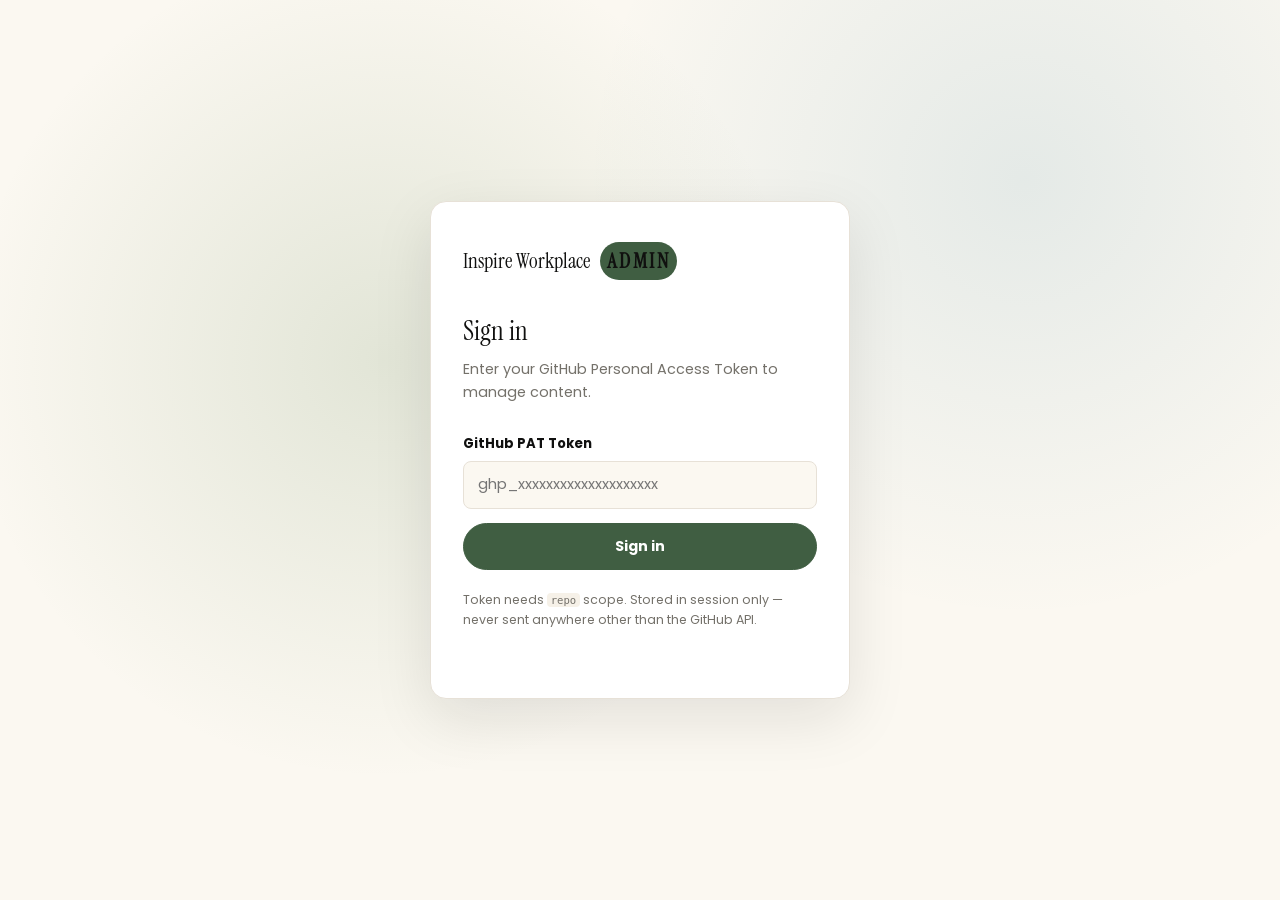
==== admin.html @ 88788d9f "Change font to Poppins, fix image sizes and event card mobile layout - All HTML pages: swap Inter → " ====
<!doctype html>
<html lang="en">
<head>
  <meta charset="utf-8">
  <meta name="viewport" content="width=device-width, initial-scale=1, viewport-fit=cover">
  <title>Admin · Inspire Workplace</title>
  <link rel="icon" type="image/jpeg" href="content/WhatsApp%20Image%202026-05-15%20at%2012.59.04.jpeg">
  <link rel="preconnect" href="https://fonts.googleapis.com">
  <link rel="preconnect" href="https://fonts.gstatic.com" crossorigin>
  <link href="https://fonts.googleapis.com/css2?family=Instrument+Serif:ital@0;1&family=Poppins:wght@300;400;500;600;700;800&display=swap" rel="stylesheet">
  <style>
    :root {
      --ink:#10100f;--body:#3b3a36;--muted:#74716a;--line:#e7e1d7;
      --paper:#f6f1e8;--cream:#fbf8f1;--olive:#405e42;--olive2:#6f8f5f;
      --orange:#ef5a24;--red:#c0392b;--blue:#1f6d8f;--white:#fff;
      --r:8px;--shadow:0 4px 20px rgba(16,16,15,.08);
    }
    *{box-sizing:border-box;margin:0;padding:0}
    html{scroll-behavior:smooth}
    body{font-family:'Poppins',system-ui,sans-serif;background:var(--cream);color:var(--body);line-height:1.6;-webkit-font-smoothing:antialiased}
    h1,h2,h3{font-family:"Instrument Serif",Georgia,serif;font-weight:400;color:var(--ink)}
    a{color:inherit;text-decoration:none}
    img{display:block;max-width:100%}
    code{font-family:monospace;background:var(--paper);padding:.1em .35em;border-radius:4px;font-size:.85em}

    /* ── Login ── */
    #login-screen{min-height:100svh;display:flex;align-items:center;justify-content:center;
      background:radial-gradient(circle at 30% 40%,rgba(111,143,95,.18),transparent 40%),
                 radial-gradient(circle at 80% 20%,rgba(31,109,143,.1),transparent 35%),var(--cream)}
    .login-box{width:min(420px,calc(100% - 32px));padding:2.5rem 2rem;background:var(--white);
      border:1px solid var(--line);border-radius:16px;box-shadow:0 20px 60px rgba(16,16,15,.10)}
    .login-brand{display:flex;align-items:center;gap:.6rem;margin-bottom:1.8rem}
    .login-brand span{font-family:"Instrument Serif",Georgia,serif;font-size:1.3rem;color:var(--ink)}
    .badge{font-family:'Poppins',sans-serif;font-size:.62rem;font-weight:800;letter-spacing:.12em;
      text-transform:uppercase;background:var(--olive);color:var(--white);padding:.15rem .45rem;border-radius:999px}
    .login-box h1{font-size:1.7rem;margin-bottom:.4rem}
    .login-box>p{color:var(--muted);font-size:.9rem;margin-bottom:1.8rem}
    #login-error{margin-top:.9rem;padding:.7rem .9rem;background:#fff0ee;border:1px solid #ffd0c8;
      border-radius:var(--r);color:var(--red);font-size:.85rem;display:none}

    /* ── Fields ── */
    .field{display:grid;gap:.4rem;margin-bottom:.85rem}
    .field label,.field>span{font-size:.82rem;font-weight:700;color:var(--ink)}
    .field input,.field select,.field textarea{width:100%;border:1px solid var(--line);border-radius:var(--r);
      background:var(--cream);color:var(--ink);font:inherit;font-size:.92rem;padding:.72rem .9rem;
      transition:border-color .2s,outline .2s}
    .field input:focus,.field select:focus,.field textarea:focus{outline:2px solid var(--olive);outline-offset:1px;border-color:var(--olive)}
    .field textarea{min-height:90px;resize:vertical}
    .field-row{display:grid;grid-template-columns:1fr 1fr;gap:.9rem}
    .field-row.trio{grid-template-columns:1fr 1fr 1fr}
    @media(max-width:540px){.field-row,.field-row.trio{grid-template-columns:1fr}}

    /* ── Buttons ── */
    .btn{display:inline-flex;align-items:center;gap:.45rem;padding:.72rem 1.2rem;border-radius:999px;
      border:1px solid transparent;font:inherit;font-size:.88rem;font-weight:700;cursor:pointer;
      transition:transform .2s,box-shadow .2s,background .2s,border-color .2s}
    .btn:hover{transform:translateY(-1px);box-shadow:0 4px 14px rgba(16,16,15,.12)}
    .btn:active{transform:none;box-shadow:none}
    .btn-olive{background:var(--olive);color:var(--white);border-color:var(--olive);width:100%;justify-content:center}
    .btn-dark{background:var(--ink);color:var(--white)}
    .btn-outline{background:transparent;border-color:var(--line);color:var(--ink)}
    .btn-outline:hover{border-color:var(--olive);color:var(--olive)}
    .btn-red{background:var(--red);color:var(--white);border-color:var(--red)}
    .btn-ghost{background:transparent;border-color:transparent;color:var(--muted);padding:.4rem .6rem}
    .btn-ghost:hover{color:var(--ink);background:var(--paper)}
    .btn-sm{padding:.38rem .8rem;font-size:.8rem}
    .btn-xs{padding:.25rem .6rem;font-size:.75rem}

    /* ── App shell ── */
    #app{display:none;min-height:100svh}
    .topbar{position:sticky;top:0;z-index:50;height:62px;display:flex;align-items:center;
      justify-content:space-between;gap:1rem;padding:0 1.5rem;
      background:rgba(251,248,241,.92);border-bottom:1px solid var(--line);backdrop-filter:blur(18px)}
    .topbar-brand{display:flex;align-items:center;gap:.6rem}
    .topbar-brand span{font-family:"Instrument Serif",Georgia,serif;font-size:1.2rem;color:var(--ink)}
    .topbar-user{display:flex;align-items:center;gap:.8rem;color:var(--muted);font-size:.84rem}
    .topbar-user strong{color:var(--ink)}

    .app-body{display:flex;min-height:calc(100svh - 62px)}
    .sidebar{width:220px;flex-shrink:0;padding:1rem;border-right:1px solid var(--line);background:var(--white);
      display:flex;flex-direction:column;gap:.2rem;overflow-y:auto}
    .sidebar-label{font-size:.66rem;font-weight:800;letter-spacing:.14em;text-transform:uppercase;
      color:var(--muted);padding:.6rem .65rem .2rem}
    .nav-item{display:flex;align-items:center;gap:.6rem;padding:.55rem .8rem;border-radius:var(--r);
      font-size:.875rem;font-weight:500;color:var(--muted);cursor:pointer;transition:background .15s,color .15s}
    .nav-item:hover{background:var(--paper);color:var(--ink)}
    .nav-item.active{background:var(--olive);color:var(--white);font-weight:700}
    .nav-item .icon{font-size:.95rem;width:18px;text-align:center}

    .main-content{flex:1;padding:2rem;overflow-y:auto;max-width:900px}
    .page{display:none}
    .page.active{display:block}

    /* ── Page header ── */
    .page-header{display:flex;align-items:flex-start;justify-content:space-between;gap:1rem;margin-bottom:1.8rem;flex-wrap:wrap}
    .page-header h2{font-size:2rem}
    .page-header p{color:var(--muted);font-size:.9rem;margin-top:.25rem}

    /* ── Section cards ── */
    .section-card{background:var(--white);border:1px solid var(--line);border-radius:var(--r);margin-bottom:1rem;overflow:hidden}
    .section-card-header{display:flex;align-items:center;justify-content:space-between;padding:.9rem 1.1rem;
      cursor:pointer;user-select:none;gap:1rem}
    .section-card-header:hover{background:var(--paper)}
    .section-card-title{display:flex;align-items:center;gap:.65rem;font-size:.95rem;font-weight:700;color:var(--ink)}
    .section-card-title .icon{font-size:1.05rem}
    .section-card-chevron{color:var(--muted);font-size:.8rem;transition:transform .25s}
    .section-card.open .section-card-chevron{transform:rotate(180deg)}
    .section-card-body{display:none;padding:1.1rem;border-top:1px solid var(--line)}
    .section-card.open .section-card-body{display:block}

    /* ── List editor ── */
    .list-editor{display:grid;gap:.6rem;margin-bottom:.8rem}
    .list-item-row{display:flex;align-items:center;gap:.6rem;padding:.65rem .9rem;
      background:var(--paper);border:1px solid var(--line);border-radius:var(--r)}
    .list-item-row .item-label{flex:1;font-size:.88rem;color:var(--ink);overflow:hidden;
      text-overflow:ellipsis;white-space:nowrap}
    .list-item-row .item-actions{display:flex;gap:.35rem;flex-shrink:0}
    .list-add-row{margin-top:.3rem}

    /* ── Item modal (for list editing) ── */
    .modal-overlay{position:fixed;inset:0;background:rgba(16,16,15,.45);z-index:100;
      display:flex;align-items:center;justify-content:center;padding:1rem;
      opacity:0;pointer-events:none;transition:opacity .25s}
    .modal-overlay.open{opacity:1;pointer-events:all}
    .modal{background:var(--white);border-radius:14px;width:min(660px,100%);max-height:90svh;
      overflow-y:auto;box-shadow:0 24px 72px rgba(16,16,15,.18);
      transform:translateY(20px) scale(.98);transition:transform .25s cubic-bezier(.22,1,.36,1)}
    .modal-overlay.open .modal{transform:none}
    .modal-header{position:sticky;top:0;background:var(--white);border-bottom:1px solid var(--line);
      padding:1rem 1.4rem;display:flex;align-items:center;justify-content:space-between;gap:1rem;z-index:1}
    .modal-header h3{font-size:1.2rem}
    .modal-close{background:none;border:none;font-size:1.4rem;cursor:pointer;color:var(--muted);
      line-height:1;padding:.2rem .4rem;border-radius:4px}
    .modal-close:hover{color:var(--ink);background:var(--paper)}
    .modal-body{padding:1.4rem}
    .modal-footer{padding:1rem 1.4rem;border-top:1px solid var(--line);display:flex;gap:.75rem;justify-content:flex-end}

    /* ── Image picker ── */
    .img-picker-wrap{border:1px solid var(--line);border-radius:var(--r);background:var(--paper);
      padding:.6rem;max-height:220px;overflow-y:auto;display:grid;
      grid-template-columns:repeat(auto-fill,minmax(90px,1fr));gap:.4rem}
    .img-pick-item{position:relative;cursor:pointer;border-radius:6px;overflow:hidden;
      border:2px solid transparent;transition:border-color .15s;aspect-ratio:4/3}
    .img-pick-item img{width:100%;height:100%;object-fit:cover}
    .img-pick-item:hover{border-color:var(--olive2)}
    .img-pick-item.selected{border-color:var(--olive);box-shadow:0 0 0 2px var(--olive)}
    .img-pick-item .check{position:absolute;inset:0;background:rgba(64,94,66,.5);display:flex;
      align-items:center;justify-content:center;opacity:0;font-size:1.3rem;color:var(--white);transition:opacity .15s}
    .img-pick-item.selected .check{opacity:1}
    .img-preview-box{width:100%;aspect-ratio:16/9;border-radius:var(--r);object-fit:cover;
      border:1px solid var(--line);background:var(--paper);display:none;margin-bottom:.5rem}
    .img-preview-box.visible{display:block}

    /* ── Items grid for Images page ── */
    .images-grid{display:grid;grid-template-columns:repeat(auto-fill,minmax(140px,1fr));gap:.75rem}
    .img-tile{border-radius:var(--r);overflow:hidden;border:1px solid var(--line);background:var(--white);
      position:relative;aspect-ratio:4/3}
    .img-tile img{width:100%;height:100%;object-fit:cover}
    .img-tile-overlay{position:absolute;inset:0;background:rgba(16,16,15,.55);opacity:0;display:flex;
      flex-direction:column;align-items:center;justify-content:center;gap:.4rem;transition:opacity .2s}
    .img-tile:hover .img-tile-overlay{opacity:1}
    .img-tile-name{position:absolute;bottom:0;inset-inline:0;background:rgba(16,16,15,.6);color:var(--white);
      font-size:.65rem;padding:.25rem .4rem;white-space:nowrap;overflow:hidden;text-overflow:ellipsis}

    /* ── Blogs / Events list ── */
    .items-grid{display:grid;gap:.85rem}
    .item-card{background:var(--white);border:1px solid var(--line);border-radius:var(--r);padding:1rem 1.2rem;
      display:grid;grid-template-columns:auto 1fr auto;gap:1rem;align-items:center;transition:box-shadow .2s}
    .item-card:hover{box-shadow:var(--shadow)}
    .item-thumb{width:68px;height:52px;border-radius:6px;object-fit:cover;background:var(--line);flex-shrink:0}
    .item-thumb-placeholder{width:68px;height:52px;border-radius:6px;background:var(--paper);
      border:1px dashed var(--line);display:flex;align-items:center;justify-content:center;
      color:var(--muted);font-size:1.2rem}
    .item-info h3{font-family:'Poppins',sans-serif;font-size:.92rem;font-weight:700;color:var(--ink);margin-bottom:.2rem}
    .item-meta{font-size:.78rem;color:var(--muted)}
    .item-actions{display:flex;gap:.4rem;flex-shrink:0}

    /* ── Settings ── */
    .settings-card{background:var(--white);border:1px solid var(--line);border-radius:var(--r);
      padding:1.4rem;margin-bottom:1rem}
    .settings-card h3{font-size:1.1rem;margin-bottom:.3rem}
    .settings-card>p{color:var(--muted);font-size:.88rem;margin-bottom:1rem}
    .info-box{padding:.8rem 1rem;background:rgba(64,94,66,.07);border:1px solid rgba(64,94,66,.2);
      border-radius:var(--r);color:var(--ink);font-size:.84rem;line-height:1.55}
    .info-box a{color:var(--olive);font-weight:700}

    /* ── Empty / status ── */
    .empty-state{text-align:center;padding:3rem 1rem;color:var(--muted)}
    .empty-state .icon{font-size:2.5rem;margin-bottom:.75rem}
    .empty-state p{font-size:.9rem}
    .status-bar{padding:.65rem 1rem;border-radius:var(--r);font-size:.85rem;font-weight:600;margin-bottom:1rem;display:none}
    .status-bar.info{background:rgba(31,109,143,.1);color:var(--blue);border:1px solid rgba(31,109,143,.2)}
    .status-bar.success{background:rgba(64,94,66,.1);color:var(--olive);border:1px solid rgba(64,94,66,.2)}
    .status-bar.error{background:#fff0ee;color:var(--red);border:1px solid #ffd0c8}
    .status-bar.show{display:block}

    /* ── Toast ── */
    #toast{position:fixed;bottom:1.5rem;right:1.5rem;z-index:999;padding:.75rem 1.1rem;border-radius:var(--r);
      font-size:.88rem;font-weight:700;color:var(--white);background:var(--ink);
      box-shadow:0 8px 24px rgba(16,16,15,.18);transform:translateY(10px);opacity:0;
      transition:opacity .25s,transform .25s;pointer-events:none;max-width:320px}
    #toast.show{opacity:1;transform:none}
    #toast.success{background:var(--olive)}
    #toast.error{background:var(--red)}

    /* ── Spinner ── */
    .spinner{width:16px;height:16px;border:2px solid rgba(255,255,255,.3);border-top-color:var(--white);
      border-radius:50%;animation:spin .7s linear infinite;display:none}
    @keyframes spin{to{transform:rotate(360deg)}}

    /* ── Confirm ── */
    #confirm-overlay{position:fixed;inset:0;background:rgba(16,16,15,.45);z-index:200;
      display:flex;align-items:center;justify-content:center;padding:1rem;
      opacity:0;pointer-events:none;transition:opacity .2s}
    #confirm-overlay.open{opacity:1;pointer-events:all}
    .confirm-box{background:var(--white);border-radius:14px;padding:1.8rem 1.6rem;width:min(360px,100%);
      box-shadow:0 20px 60px rgba(16,16,15,.18);transform:scale(.96);transition:transform .2s cubic-bezier(.22,1,.36,1)}
    #confirm-overlay.open .confirm-box{transform:none}
    .confirm-box h3{font-size:1.2rem;margin-bottom:.5rem}
    .confirm-box p{color:var(--muted);font-size:.9rem;margin-bottom:1.4rem}
    .confirm-actions{display:flex;gap:.6rem;justify-content:flex-end}

    @media(max-width:720px){
      .sidebar{display:none}.topbar{padding:0 1rem}.main-content{padding:1rem}
      .item-card{grid-template-columns:1fr auto}
      .item-thumb,.item-thumb-placeholder{display:none}
    }
  </style>
</head>
<body>

<!-- ═══════ LOGIN ═══════ -->
<div id="login-screen">
  <div class="login-box">
    <div class="login-brand"><span>Inspire Workplace</span><span class="badge">Admin</span></div>
    <h1>Sign in</h1>
    <p>Enter your GitHub Personal Access Token to manage content.</p>
    <form id="login-form">
      <div class="field">
        <label for="pat-input">GitHub PAT Token</label>
        <input type="password" id="pat-input" placeholder="ghp_xxxxxxxxxxxxxxxxxxxx" autocomplete="current-password" required>
      </div>
      <button class="btn btn-olive" type="submit" id="login-btn">
        <span id="login-btn-text">Sign in</span>
        <span class="spinner" id="login-spinner"></span>
      </button>
      <div id="login-error"></div>
    </form>
    <p style="margin-top:1.2rem;font-size:.78rem;color:var(--muted)">Token needs <code>repo</code> scope. Stored in session only — never sent anywhere other than the GitHub API.</p>
  </div>
</div>

<!-- ═══════ APP ═══════ -->
<div id="app">
  <header class="topbar">
    <div class="topbar-brand"><span>Inspire Workplace</span><span class="badge">Admin</span></div>
    <div class="topbar-user">
      Signed in as <strong id="gh-user">—</strong>
      <button class="btn btn-outline btn-sm" id="logout-btn">Sign out</button>
    </div>
  </header>

  <div class="app-body">
    <nav class="sidebar">
      <span class="sidebar-label">Content</span>
      <div class="nav-item active" data-page="blogs"><span class="icon">📝</span> Blogs</div>
      <div class="nav-item" data-page="events"><span class="icon">📅</span> Events</div>
      <span class="sidebar-label">Pages</span>
      <div class="nav-item" data-page="page-home"><span class="icon">🏠</span> Home</div>
      <div class="nav-item" data-page="page-spaces"><span class="icon">🏢</span> Spaces</div>
      <div class="nav-item" data-page="page-about"><span class="icon">ℹ️</span> About</div>
      <div class="nav-item" data-page="page-events"><span class="icon">🎪</span> Events page</div>
      <div class="nav-item" data-page="page-blog"><span class="icon">📰</span> Journal</div>
      <div class="nav-item" data-page="page-contact"><span class="icon">📞</span> Contact</div>
      <span class="sidebar-label">Assets</span>
      <div class="nav-item" data-page="images"><span class="icon">🖼️</span> Images</div>
      <span class="sidebar-label">Config</span>
      <div class="nav-item" data-page="page-seo"><span class="icon">🔍</span> SEO</div>
      <div class="nav-item" data-page="page-sitemap"><span class="icon">🗺️</span> Sitemap</div>
      <div class="nav-item" data-page="page-robots"><span class="icon">🤖</span> Robots.txt</div>
      <div class="nav-item" data-page="settings"><span class="icon">⚙️</span> Settings</div>
    </nav>

    <main class="main-content">
      <!-- BLOGS -->
      <section class="page active" id="page-blogs">
        <div class="page-header">
          <div><h2>Blogs</h2><p>Journal posts shown on the website.</p></div>
          <button class="btn btn-dark" id="add-blog-btn">+ Add post</button>
        </div>
        <div class="items-grid" id="blog-list"></div>
      </section>

      <!-- EVENTS DATA -->
      <section class="page" id="page-events">
        <div class="page-header">
          <div><h2>Events</h2><p>Upcoming events shown on the events page.</p></div>
          <button class="btn btn-dark" id="add-event-btn">+ Add event</button>
        </div>
        <div class="items-grid" id="event-list"></div>
      </section>

      <!-- PAGE EDITORS (generated by JS) -->
      <section class="page" id="page-page-home">
        <div class="page-header">
          <div><h2>Home page</h2><p>Edit text, headings, lists and CTAs on the home page.</p></div>
          <button class="btn btn-dark" id="save-home-btn"><span>Save Home</span><span class="spinner" id="save-home-sp"></span></button>
        </div>
        <div id="editor-home"></div>
      </section>

      <section class="page" id="page-page-spaces">
        <div class="page-header">
          <div><h2>Spaces page</h2><p>Edit space cards, pricing, amenities and CTAs.</p></div>
          <button class="btn btn-dark" id="save-spaces-btn"><span>Save Spaces</span><span class="spinner" id="save-spaces-sp"></span></button>
        </div>
        <div id="editor-spaces"></div>
      </section>

      <section class="page" id="page-page-about">
        <div class="page-header">
          <div><h2>About page</h2><p>Edit the story, values and gallery section text.</p></div>
          <button class="btn btn-dark" id="save-about-btn"><span>Save About</span><span class="spinner" id="save-about-sp"></span></button>
        </div>
        <div id="editor-about"></div>
      </section>

      <section class="page" id="page-page-events">
        <div class="page-header">
          <div><h2>Events page</h2><p>Edit the events page header, venue cards and CTAs.</p></div>
          <button class="btn btn-dark" id="save-evpage-btn"><span>Save Events page</span><span class="spinner" id="save-evpage-sp"></span></button>
        </div>
        <div id="editor-events"></div>
      </section>

      <section class="page" id="page-page-blog">
        <div class="page-header">
          <div><h2>Journal page</h2><p>Edit the Journal page header and CTA. Blog posts are managed in Blogs.</p></div>
          <button class="btn btn-dark" id="save-blog-btn"><span>Save Journal</span><span class="spinner" id="save-blog-sp"></span></button>
        </div>
        <div id="editor-blog"></div>
      </section>

      <section class="page" id="page-page-contact">
        <div class="page-header">
          <div><h2>Contact page</h2><p>Edit contact details, heading and location section.</p></div>
          <button class="btn btn-dark" id="save-contact-btn"><span>Save Contact</span><span class="spinner" id="save-contact-sp"></span></button>
        </div>
        <div id="editor-contact"></div>
      </section>

      <!-- SEO -->
      <section class="page" id="page-page-seo">
        <div class="page-header">
          <div><h2>SEO Settings</h2><p>Manage meta tags, og tags and keywords for all pages.</p></div>
          <button class="btn btn-dark" id="save-seo-btn"><span>Save SEO</span><span class="spinner" id="save-seo-sp"></span></button>
        </div>
        <div id="editor-seo" style="display:flex;flex-direction:column;gap:1rem;margin-bottom:1rem"></div>
      </section>

      <!-- SITEMAP -->
      <section class="page" id="page-page-sitemap">
        <div class="page-header">
          <div><h2>Sitemap</h2><p>Manage URLs, priority and update frequency for search engine indexing.</p></div>
          <button class="btn btn-dark" id="save-sitemap-btn"><span>Generate & Save Sitemap</span><span class="spinner" id="save-sitemap-sp"></span></button>
        </div>
        <div class="section-card open" id="sc-sitemap">
          <div class="section-card-header" onclick="toggleSection('sc-sitemap')"><div class="section-card-title"><span class="icon">⚙️</span>Sitemap Settings</div><span class="section-card-chevron">▼</span></div>
          <div class="section-card-body">
            <div class="field"><label>Base URL</label><input type="text" id="sitemap-base-url" placeholder="https://inspireworkplace.com"></div>
          </div>
        </div>
        <div id="sitemap-editor" style="margin-top:1rem"></div>
      </section>

      <!-- ROBOTS.TXT -->
      <section class="page" id="page-page-robots">
        <div class="page-header">
          <div><h2>Robots.txt</h2><p>Control search engine crawler access to your site.</p></div>
          <button class="btn btn-dark" id="load-robots-btn"><span>Load / Refresh</span><span class="spinner" id="load-robots-sp"></span></button>
          <button class="btn btn-dark" id="save-robots-btn" style="margin-left:.5rem"><span>Save robots.txt</span><span class="spinner" id="save-robots-sp"></span></button>
        </div>
        <div class="section-card open">
          <div class="section-card-body">
            <div class="field"><label>robots.txt content</label><textarea id="robots-content" style="min-height:300px;font-family:monospace;font-size:.85rem" placeholder="User-agent: *&#10;Disallow: /admin&#10;Sitemap: https://inspireworkplace.com/sitemap.xml"></textarea></div>
          </div>
        </div>
      </section>

      <!-- IMAGES -->
      <section class="page" id="page-images">
        <div class="page-header">
          <div><h2>Images</h2><p>Upload or delete images in the content folder.</p></div>
          <label class="btn btn-dark" style="cursor:pointer">+ Upload<input type="file" id="upload-input" accept="image/*" multiple style="display:none"></label>
        </div>
        <div class="images-grid" id="images-grid"></div>
      </section>

      <!-- SETTINGS -->
      <section class="page" id="page-settings">
        <div class="page-header"><div><h2>Settings</h2><p>Email and form configuration.</p></div></div>
        <div id="settings-status" class="status-bar"></div>

        <div class="settings-card">
          <h3>Contact form email (Web3Forms)</h3>
          <p>The contact form sends enquiries to your email via Web3Forms. Free, no backend needed.</p>
          <div class="info-box" style="margin-bottom:1rem">
            <strong>Setup:</strong> Go to <a href="https://web3forms.com" target="_blank">web3forms.com</a>, click <em>Get your Access Key</em>, enter <code>ayushgupta79@gmail.com</code>, and paste the key below.
          </div>
          <div class="field"><label>Web3Forms Access Key</label><input type="text" id="s-w3f-key" placeholder="xxxxxxxx-xxxx-xxxx-xxxx-xxxxxxxxxxxx"></div>
          <div class="field"><label>Contact email (display only)</label><input type="email" id="s-contact-email" placeholder="ayushgupta79@gmail.com"></div>
          <div class="field"><label>Email subject line</label><input type="text" id="s-form-subject" placeholder="New Tour Booking — Inspire Workplace"></div>
        </div>

        <div class="settings-card">
          <h3>Google Search Console</h3>
          <p>Add your Google site verification code to enable Search Console monitoring.</p>
          <div class="field"><label>Google Site Verification Code</label><input type="text" id="s-google-verification" placeholder="google1234567890abcdef.html"></div>
        </div>

        <div class="settings-card">
          <h3>LocalBusiness Schema Markup</h3>
          <p>Configure your business information for search engine rich snippets.</p>
          <div class="field"><label>Business Name</label><input type="text" id="s-schema-name" placeholder="Inspire Workplace"></div>
          <div class="field"><label>Description</label><textarea id="s-schema-desc" placeholder="Premium coworking space..."></textarea></div>
          <div class="field"><label>Telephone</label><input type="tel" id="s-schema-phone" placeholder="+917899830610"></div>
          <div class="field"><label>Email</label><input type="email" id="s-schema-email" placeholder="admin@inspireworkplace.com"></div>
          <div class="field"><label>Street Address</label><input type="text" id="s-schema-street" placeholder="Outer Ring Road, Marathahalli"></div>
          <div class="field"><label>City</label><input type="text" id="s-schema-city" placeholder="Bengaluru"></div>
          <div class="field"><label>Region/State</label><input type="text" id="s-schema-region" placeholder="Karnataka"></div>
          <div class="field"><label>Postal Code</label><input type="text" id="s-schema-postal" placeholder="560037"></div>
          <div class="field"><label>Price Range</label><input type="text" id="s-schema-price" placeholder="₹₹" help="How many currency symbols?"></div>
          <div class="field"><label>Website URL</label><input type="url" id="s-schema-url" placeholder="https://inspireworkplace.com/"></div>
          <div class="field"><label>Logo/Image URL</label><input type="text" id="s-schema-image" placeholder="content/image.jpg"></div>
          <div class="field"><label>Opening Hours (e.g. Mo-Sa 08:00-20:00)</label><input type="text" id="s-schema-hours" placeholder="Mo-Sa 08:00-20:00"></div>
        </div>

        <button class="btn btn-dark" id="save-settings-btn" style="margin-top:1rem"><span>Save all settings</span><span class="spinner" id="save-settings-sp"></span></button>
      </section>
    </main>
  </div>
</div>

<!-- ═══════ BLOG MODAL ═══════ -->
<div class="modal-overlay" id="blog-modal-overlay">
  <div class="modal">
    <div class="modal-header">
      <h3 id="blog-modal-title">Add blog</h3>
      <button class="modal-close" data-close="blog-modal-overlay">✕</button>
    </div>
    <div class="modal-body">
      <div class="field-row">
        <div class="field"><label>Title *</label><input id="blog-title" placeholder="Post title" required></div>
        <div class="field"><label>Category</label><input id="blog-category" placeholder="Productivity…"></div>
      </div>
      <div class="field"><label>Excerpt *</label><textarea id="blog-excerpt" placeholder="Short description…"></textarea></div>
      <div class="field-row">
        <div class="field"><label>Date</label><input type="date" id="blog-date"></div>
        <div class="field"><label>Read time</label><input id="blog-readtime" placeholder="5 min read"></div>
      </div>
      <div class="field"><label>Post URL</label><input id="blog-url" placeholder="/blog/my-post or #"></div>
      <div class="field"><label>Image alt text</label><input id="blog-imagealt" placeholder="Descriptive alt text"></div>
      <div class="field">
        <label>Image</label>
        <img id="blog-img-preview" class="img-preview-box" alt="">
        <input type="hidden" id="blog-image-path">
        <div style="display:flex;gap:.5rem;margin-top:.4rem;flex-wrap:wrap">
          <button class="btn btn-outline btn-sm" type="button" id="blog-pick-btn">📂 Library</button>
          <label class="btn btn-outline btn-sm" style="cursor:pointer">⬆ Upload<input type="file" id="blog-upload-img" accept="image/*" style="display:none"></label>
        </div>
        <div id="blog-img-picker" style="display:none;margin-top:.5rem"><div class="img-picker-wrap" id="blog-picker-grid"></div></div>
      </div>
      <div class="field"><label>Blog Content *</label><textarea id="blog-content" placeholder="Full blog post content (supports markdown or plain text)…" style="min-height:200px"></textarea></div>
    </div>
    <div class="modal-footer">
      <button class="btn btn-outline" data-close="blog-modal-overlay">Cancel</button>
      <button class="btn btn-dark" id="save-blog-post-btn"><span id="save-blog-post-txt">Save post</span><span class="spinner" id="save-blog-post-sp"></span></button>
    </div>
  </div>
</div>

<!-- ═══════ EVENT MODAL ═══════ -->
<div class="modal-overlay" id="event-modal-overlay">
  <div class="modal">
    <div class="modal-header">
      <h3 id="event-modal-title">Add event</h3>
      <button class="modal-close" data-close="event-modal-overlay">✕</button>
    </div>
    <div class="modal-body" style="max-height:70vh;overflow-y:auto">
      <div class="field"><label>Title *</label><input id="event-title" placeholder="Event title" required></div>
      <div class="field-row">
        <div class="field"><label>Date</label><input type="date" id="event-date"></div>
        <div class="field"><label>Time</label><input id="event-time" placeholder="10:00 AM or Full day"></div>
      </div>
      <div class="field"><label>Short Description *</label><textarea id="event-description" placeholder="Brief summary (shown in event list)" style="min-height:60px"></textarea></div>
      <div class="field"><label>Long Description</label><textarea id="event-long-description" placeholder="Detailed description (shown in popup)" style="min-height:80px"></textarea></div>
      <div class="field"><label>Image</label>
        <div style="display:flex;gap:0.5rem;align-items:center">
          <img id="event-img-preview" class="img-preview-box" style="width:80px;height:80px;object-fit:cover;border-radius:4px" alt="">
          <button class="btn btn-outline btn-sm" id="event-pick-btn" style="cursor:pointer">📁 Pick image</button>
          <button class="btn btn-outline btn-sm" id="event-upload-img-label" style="cursor:pointer">⬆ Upload</button>
          <input type="file" id="event-upload-img" accept="image/*" style="display:none">
        </div>
        <input id="event-image-path" placeholder="../content/image.jpg" style="margin-top:0.5rem">
        <input id="event-imagealt" placeholder="Image alt text" style="margin-top:0.5rem">
      </div>
      <div class="field-row">
        <div class="field"><label>Price</label><input id="event-price" placeholder="Free or ₹499"></div>
        <div class="field"><label>Price note</label><input id="event-pricenote" placeholder="per person…"></div>
      </div>
      <div class="field"><label>Agenda (one item per line)</label><textarea id="event-agenda" placeholder="10:00 AM - 10:30 AM: Welcome&#10;10:30 AM - 11:30 AM: Main session" style="min-height:80px;font-family:monospace"></textarea></div>
      <div class="field"><label>Speakers (one per line)</label><textarea id="event-speakers" placeholder="John Doe, Event Organizer&#10;Jane Smith, Expert" style="min-height:60px;font-family:monospace"></textarea></div>
      <div class="field"><label>Registration Info</label><textarea id="event-registration" placeholder="Ticket pricing, prerequisites, catering info, etc." style="min-height:60px"></textarea></div>
      <div class="field-row">
        <div class="field"><label>CTA Button Label</label><input id="event-cta" placeholder="Register now"></div>
        <div class="field"><label>CTA Button URL</label><input id="event-url" placeholder="https://forms.google.com/... or contact.html"></div>
      </div>
      <div class="field"><label>Contact Email</label><input id="event-contact-email" placeholder="events@inspireworkplace.com" type="email"></div>
    </div>
    <div class="modal-footer">
      <button class="btn btn-outline" data-close="event-modal-overlay">Cancel</button>
      <button class="btn btn-dark" id="save-event-post-btn"><span id="save-event-post-txt">Save event</span><span class="spinner" id="save-event-post-sp"></span></button>
    </div>
  </div>
</div>

<!-- ═══════ LIST ITEM MODAL ═══════ -->
<div class="modal-overlay" id="item-modal-overlay">
  <div class="modal">
    <div class="modal-header">
      <h3 id="item-modal-title">Edit item</h3>
      <button class="modal-close" data-close="item-modal-overlay">✕</button>
    </div>
    <div class="modal-body" id="item-modal-body"></div>
    <div class="modal-footer">
      <button class="btn btn-outline" data-close="item-modal-overlay">Cancel</button>
      <button class="btn btn-dark" id="save-item-btn">Save</button>
    </div>
  </div>
</div>

<div class="modal-overlay" id="image-modal-overlay">
  <div class="modal">
    <div class="modal-header">
      <h3>Select Image</h3>
      <button class="modal-close" data-close="image-modal-overlay">✕</button>
    </div>
    <div class="modal-body">
      <div class="img-picker-wrap" id="section-picker-grid"></div>
    </div>
  </div>
</div>

<!-- ═══════ CONFIRM ═══════ -->
<div id="confirm-overlay">
  <div class="confirm-box">
    <h3 id="confirm-title">Are you sure?</h3>
    <p id="confirm-message">This cannot be undone.</p>
    <div class="confirm-actions">
      <button class="btn btn-outline btn-sm" id="confirm-cancel">Cancel</button>
      <button class="btn btn-red btn-sm" id="confirm-ok">Delete</button>
    </div>
  </div>
</div>

<div id="toast"></div>

<script>
// ── Config ───────────────────────────────────────────────────────
const OWNER = "AyushGupta97", REPO = "InspireWorkplace", BRANCH = "main";
const BLOGS_PATH = "data/blogs.json", EVENTS_PATH = "data/events.json", CONTENT_PATH = "data/content.json";
const CONTENT_DIR = "content";

// ── State ────────────────────────────────────────────────────────
let token = "", ghUser = "";
let blogs = [], events = [], repoImages = [], contentData = {};
let blogSha = "", eventSha = "", contentSha = "";
let editingBlogIdx = -1, editingEventIdx = -1;
let itemModalCallback = null;

// ── GitHub helpers ────────────────────────────────────────────────
const gh = (path, opts = {}) => fetch(`https://api.github.com${path}`, {
  ...opts,
  headers: { Authorization: `token ${token}`, Accept: "application/vnd.github+json",
    "X-GitHub-Api-Version": "2022-11-28", ...(opts.headers || {}) }
});

const b64ToUtf8 = (b64) => {
  const bytes = atob(b64.replace(/\n/g, ""));
  return new TextDecoder().decode(Uint8Array.from(bytes, c => c.charCodeAt(0)));
};

const ghGet = async (filePath) => {
  const r = await gh(`/repos/${OWNER}/${REPO}/contents/${filePath}?ref=${BRANCH}`);
  if (!r.ok) throw new Error(`Cannot load ${filePath} (${r.status})`);
  const d = await r.json();
  return { content: JSON.parse(b64ToUtf8(d.content)), sha: d.sha };
};

const ghGetRaw = async (filePath) => {
  const r = await gh(`/repos/${OWNER}/${REPO}/contents/${filePath}?ref=${BRANCH}`);
  if (!r.ok) throw new Error(`Cannot load ${filePath} (${r.status})`);
  const d = await r.json();
  return { content: b64ToUtf8(d.content), sha: d.sha };
};

const ghPut = async (filePath, content, sha, message) => {
  const r = await gh(`/repos/${OWNER}/${REPO}/contents/${filePath}`, {
    method: "PUT", headers: { "Content-Type": "application/json" },
    body: JSON.stringify({ message, branch: BRANCH, sha,
      content: btoa(unescape(encodeURIComponent(JSON.stringify(content, null, 2)))) })
  });
  if (!r.ok) { const e = await r.json().catch(() => ({})); throw new Error(e.message || `Save failed (${r.status})`); }
  return (await r.json()).content.sha;
};

const ghPutRaw = async (filePath, textContent, sha, message) => {
  const r = await gh(`/repos/${OWNER}/${REPO}/contents/${filePath}`, {
    method: "PUT", headers: { "Content-Type": "application/json" },
    body: JSON.stringify({ message, branch: BRANCH, sha,
      content: btoa(unescape(encodeURIComponent(textContent))) })
  });
  if (!r.ok) { const e = await r.json().catch(() => ({})); throw new Error(e.message || `Save failed (${r.status})`); }
  return (await r.json()).content.sha;
};

const ghUpload = async (filePath, b64, message) => {
  let sha;
  try { const x = await gh(`/repos/${OWNER}/${REPO}/contents/${filePath}?ref=${BRANCH}`);
    if (x.ok) sha = (await x.json()).sha; } catch (_) {}
  const r = await gh(`/repos/${OWNER}/${REPO}/contents/${filePath}`, {
    method: "PUT", headers: { "Content-Type": "application/json" },
    body: JSON.stringify({ message, branch: BRANCH, content: b64, ...(sha ? { sha } : {}) })
  });
  if (!r.ok) { const e = await r.json().catch(() => ({})); throw new Error(e.message || `Upload failed`); }
  return await r.json();
};

const ghDelete = async (filePath, sha, message) => {
  const r = await gh(`/repos/${OWNER}/${REPO}/contents/${filePath}`, {
    method: "DELETE", headers: { "Content-Type": "application/json" },
    body: JSON.stringify({ message, sha, branch: BRANCH })
  });
  if (!r.ok) { const e = await r.json().catch(() => ({})); throw new Error(e.message || `Delete failed`); }
};

const ghListDir = async (dir) => {
  const r = await gh(`/repos/${OWNER}/${REPO}/contents/${dir}?ref=${BRANCH}`);
  if (!r.ok) return [];
  return r.json();
};

// ── Toast / confirm ───────────────────────────────────────────────
let _toastTimer;
const toast = (msg, type = "success") => {
  const el = document.getElementById("toast");
  el.textContent = msg; el.className = `show ${type}`;
  clearTimeout(_toastTimer); _toastTimer = setTimeout(() => el.className = "", 3200);
};

const confirmDialog = (title, msg) => new Promise(resolve => {
  const ov = document.getElementById("confirm-overlay");
  document.getElementById("confirm-title").textContent = title;
  document.getElementById("confirm-message").textContent = msg;
  ov.classList.add("open");
  const ok = document.getElementById("confirm-ok"), cancel = document.getElementById("confirm-cancel");
  const cleanup = v => { ov.classList.remove("open"); ok.onclick = null; cancel.onclick = null; resolve(v); };
  ok.onclick = () => cleanup(true); cancel.onclick = () => cleanup(false);
});

// ── Modal helpers ─────────────────────────────────────────────────
const openModal = id => document.getElementById(id).classList.add("open");
const closeModal = id => document.getElementById(id).classList.remove("open");
document.querySelectorAll("[data-close]").forEach(b => b.addEventListener("click", () => closeModal(b.dataset.close)));
document.querySelectorAll(".modal-overlay").forEach(ov => ov.addEventListener("click", e => { if (e.target === ov) closeModal(ov.id); }));

// ── Spinner helpers ────────────────────────────────────────────────
const setBusy = (spanId, spId, busy) => {
  const s = document.getElementById(spanId), sp = document.getElementById(spId);
  if (s) s.style.opacity = busy ? "0" : "1";
  if (sp) sp.style.display = busy ? "inline-block" : "none";
};

// ── Nav routing ────────────────────────────────────────────────────
document.querySelectorAll(".nav-item[data-page]").forEach(item => {
  item.addEventListener("click", () => {
    document.querySelectorAll(".nav-item").forEach(n => n.classList.remove("active"));
    document.querySelectorAll(".page").forEach(p => p.classList.remove("active"));
    item.classList.add("active");
    const pg = document.getElementById(`page-${item.dataset.page}`);
    if (pg) pg.classList.add("active");
    if (item.dataset.page === "images") loadImages();
    if (item.dataset.page === "settings") fillSettings();
    if (item.dataset.page === "page-robots") autoLoadRobots();
    if (item.dataset.page === "page-sitemap") {
      const sc = document.getElementById("sc-sitemap");
      if (sc && !sc.classList.contains("open")) sc.classList.add("open");
    }
  });
});

// ── Login ─────────────────────────────────────────────────────────
document.getElementById("login-form").addEventListener("submit", async e => {
  e.preventDefault();
  const errEl = document.getElementById("login-error"); errEl.style.display = "none";
  setBusy("login-btn-text", "login-spinner", true);
  const pat = document.getElementById("pat-input").value.trim();
  try {
    const u = await fetch("https://api.github.com/user", { headers: { Authorization: `token ${pat}`, Accept: "application/vnd.github+json" } });
    if (!u.ok) throw new Error("Invalid token.");
    const user = await u.json();
    const rr = await fetch(`https://api.github.com/repos/${OWNER}/${REPO}`, { headers: { Authorization: `token ${pat}`, Accept: "application/vnd.github+json" } });
    if (!rr.ok) throw new Error("Token does not have access to this repository.");
    token = pat; ghUser = user.login;
    sessionStorage.setItem("admin_pat", pat); sessionStorage.setItem("admin_user", ghUser);
    await initApp();
  } catch (err) {
    errEl.textContent = err.message; errEl.style.display = "block";
  } finally { setBusy("login-btn-text", "login-spinner", false); }
});

document.getElementById("logout-btn").addEventListener("click", () => {
  sessionStorage.removeItem("admin_pat"); sessionStorage.removeItem("admin_user");
  token = ""; ghUser = "";
  document.getElementById("app").style.display = "none";
  document.getElementById("login-screen").style.display = "flex";
});

// ── Init ──────────────────────────────────────────────────────────
const initApp = async () => {
  document.getElementById("login-screen").style.display = "none";
  document.getElementById("app").style.display = "block";
  document.getElementById("gh-user").textContent = ghUser;
  await Promise.all([loadBlogs(), loadEvents(), loadContent()]);
};

// ── Escape helper ─────────────────────────────────────────────────
const esc = s => String(s ?? "").replace(/&/g,"&amp;").replace(/</g,"&lt;").replace(/>/g,"&gt;").replace(/"/g,"&quot;");

// ═══════════════════════════════════════════════════════════════════
// BLOGS
// ═══════════════════════════════════════════════════════════════════
const loadBlogs = async () => {
  try { const { content, sha } = await ghGet(BLOGS_PATH); blogs = content; blogSha = sha; renderBlogList(); }
  catch (e) { document.getElementById("blog-list").innerHTML = `<div class="empty-state"><p>⚠️ ${e.message}</p></div>`; }
};

const renderBlogList = () => {
  const el = document.getElementById("blog-list");
  if (!blogs.length) { el.innerHTML = `<div class="empty-state"><div class="icon">📝</div><p>No blog posts yet.</p></div>`; return; }
  el.innerHTML = blogs.map((b, i) => {
    const imgSrc = b.image ? b.image.replace("../content/", `https://raw.githubusercontent.com/${OWNER}/${REPO}/${BRANCH}/content/`) : "";
    return `<div class="item-card">
      ${imgSrc ? `<img class="item-thumb" src="${esc(imgSrc)}" loading="lazy">` : `<div class="item-thumb-placeholder">🖼️</div>`}
      <div class="item-info"><h3>${esc(b.title)}</h3><div class="item-meta">${esc([b.category, b.date, b.readTime].filter(Boolean).join(" · "))}</div></div>
      <div class="item-actions"><button class="btn btn-outline btn-sm" onclick="openBlogEdit(${i})">Edit</button><button class="btn btn-red btn-sm" onclick="deleteBlog(${i})">Delete</button></div>
    </div>`;
  }).join("");
};

window.openBlogEdit = i => {
  editingBlogIdx = i; const b = blogs[i];
  document.getElementById("blog-modal-title").textContent = "Edit blog";
  ["blog-title","blog-category","blog-excerpt","blog-date","blog-readtime","blog-url","blog-imagealt"].forEach(id => {
    const key = id.replace("blog-", "").replace("readtime","readTime").replace("imagealt","imageAlt");
    document.getElementById(id).value = b[key] || b[key.toLowerCase()] || "";
  });
  document.getElementById("blog-date").value = b.date || "";
  document.getElementById("blog-readtime").value = b.readTime || "";
  document.getElementById("blog-imagealt").value = b.imageAlt || "";
  document.getElementById("blog-content").value = b.content || "";
  document.getElementById("blog-image-path").value = b.image || "";
  const prev = document.getElementById("blog-img-preview");
  if (b.image) { prev.src = b.image.replace("../content/", `https://raw.githubusercontent.com/${OWNER}/${REPO}/${BRANCH}/content/`); prev.classList.add("visible"); }
  else prev.classList.remove("visible");
  document.getElementById("blog-img-picker").style.display = "none";
  openModal("blog-modal-overlay");
};

document.getElementById("add-blog-btn").addEventListener("click", () => {
  editingBlogIdx = -1;
  document.getElementById("blog-modal-title").textContent = "Add blog";
  ["blog-title","blog-category","blog-excerpt","blog-date","blog-readtime","blog-url","blog-imagealt","blog-image-path","blog-content"].forEach(id => document.getElementById(id).value = "");
  document.getElementById("blog-img-preview").classList.remove("visible");
  document.getElementById("blog-img-picker").style.display = "none";
  openModal("blog-modal-overlay");
});

document.getElementById("save-blog-post-btn").addEventListener("click", async () => {
  const title = document.getElementById("blog-title").value.trim();
  const excerpt = document.getElementById("blog-excerpt").value.trim();
  const content = document.getElementById("blog-content").value.trim();
  if (!title || !excerpt) { toast("Title and excerpt are required.", "error"); return; }
  const entry = {
    title, category: document.getElementById("blog-category").value.trim() || undefined,
    excerpt, content, image: document.getElementById("blog-image-path").value.trim() || undefined,
    imageAlt: document.getElementById("blog-imagealt").value.trim() || undefined,
    date: document.getElementById("blog-date").value || undefined,
    readTime: document.getElementById("blog-readtime").value.trim() || undefined,
    url: document.getElementById("blog-url").value.trim() || "#",
  };
  Object.keys(entry).forEach(k => entry[k] === undefined && delete entry[k]);
  setBusy("save-blog-post-txt", "save-blog-post-sp", true);
  try {
    editingBlogIdx === -1 ? blogs.unshift(entry) : (blogs[editingBlogIdx] = entry);
    blogSha = await ghPut(BLOGS_PATH, blogs, blogSha, `${editingBlogIdx === -1 ? "Add" : "Update"} blog: ${title}`);
    closeModal("blog-modal-overlay"); renderBlogList();
    toast(editingBlogIdx === -1 ? "Post added." : "Post updated.");
  } catch (e) { toast(e.message, "error"); }
  finally { setBusy("save-blog-post-txt", "save-blog-post-sp", false); }
});

window.deleteBlog = async i => {
  if (!await confirmDialog("Delete post?", `"${blogs[i].title}" will be permanently removed.`)) return;
  try { blogs.splice(i, 1); blogSha = await ghPut(BLOGS_PATH, blogs, blogSha, `Delete blog #${i}`); renderBlogList(); toast("Post deleted."); }
  catch (e) { toast(e.message, "error"); await loadBlogs(); }
};

// Blog image pick
document.getElementById("blog-pick-btn").addEventListener("click", async () => {
  const panel = document.getElementById("blog-img-picker");
  if (panel.style.display !== "none") { panel.style.display = "none"; return; }
  panel.style.display = "block";
  const grid = document.getElementById("blog-picker-grid");
  grid.innerHTML = `<div style="padding:.5rem;font-size:.8rem;color:var(--muted)">Loading…</div>`;
  if (!repoImages.length) {
    const files = await ghListDir(CONTENT_DIR);
    repoImages = files.filter(f => /\.(jpe?g|png|gif|webp)$/i.test(f.name));
  }
  if (!repoImages.length) { grid.innerHTML = `<div style="padding:.5rem;font-size:.8rem">No images found.</div>`; return; }
  const cur = document.getElementById("blog-image-path").value;
  grid.innerHTML = repoImages.map(img => {
    const rel = `../content/${img.name}`; const sel = rel === cur ? " selected" : "";
    return `<div class="img-pick-item${sel}" data-rel="${esc(rel)}" data-url="${esc(img.download_url)}">
      <img src="${esc(img.download_url)}" loading="lazy"><div class="check">✓</div></div>`;
  }).join("");
  grid.querySelectorAll(".img-pick-item").forEach(it => it.addEventListener("click", () => {
    grid.querySelectorAll(".img-pick-item").forEach(x => x.classList.remove("selected"));
    it.classList.add("selected");
    document.getElementById("blog-image-path").value = it.dataset.rel;
    const p = document.getElementById("blog-img-preview"); p.src = it.dataset.url; p.classList.add("visible");
  }));
});

document.getElementById("blog-upload-img").addEventListener("change", async e => {
  const file = e.target.files[0]; if (!file) return;
  toast("Uploading…");
  try {
    const b64 = await fileToB64(file);
    const res = await ghUpload(`${CONTENT_DIR}/${file.name}`, b64, `Upload image: ${file.name}`);
    const rel = `../content/${file.name}`;
    document.getElementById("blog-image-path").value = rel;
    const p = document.getElementById("blog-img-preview"); p.src = res.content.download_url; p.classList.add("visible");
    repoImages = []; toast("Image uploaded.");
  } catch (e) { toast(e.message, "error"); }
  e.target.value = "";
});

// Event image upload
document.getElementById("event-upload-img").addEventListener("change", async e => {
  const file = e.target.files[0]; if (!file) return;
  toast("Uploading…");
  try {
    const b64 = await fileToB64(file);
    const res = await ghUpload(`${CONTENT_DIR}/${file.name}`, b64, `Upload image: ${file.name}`);
    const rel = `../content/${file.name}`;
    document.getElementById("event-image-path").value = rel;
    const p = document.getElementById("event-img-preview"); p.src = res.content.download_url; p.classList.add("visible");
    repoImages = []; toast("Image uploaded.");
  } catch (e) { toast(e.message, "error"); }
  e.target.value = "";
});

document.getElementById("event-upload-img-label").addEventListener("click", () => {
  document.getElementById("event-upload-img").click();
});

// Event image picker
document.getElementById("event-pick-btn").addEventListener("click", async () => {
  let panel = document.getElementById("event-img-picker");
  if (panel) { panel.style.display = panel.style.display === "none" ? "block" : "none"; return; }
  panel = document.createElement("div");
  panel.id = "event-img-picker";
  panel.style.cssText = "display:block;margin-top:.5rem;padding:.5rem;border:1px solid var(--line);border-radius:4px;max-height:200px;overflow-y:auto";
  document.getElementById("event-pick-btn").parentElement.appendChild(panel);
  if (!repoImages.length) {
    try {
      const files = await ghListDir(CONTENT_DIR);
      repoImages = files.filter(f => /\.(jpe?g|png|gif|webp)$/i.test(f.name));
    } catch (e) { toast(e.message, "error"); return; }
  }
  renderEventImageGrid(panel);
});

const renderEventImageGrid = (container) => {
  if (!repoImages.length) { container.innerHTML = "<p style='font-size:0.85rem'>No images found</p>"; return; }
  container.innerHTML = repoImages.map(img => `
    <button class="btn btn-outline btn-sm" style="margin:0.25rem;font-size:0.75rem" onclick="selectEventImage('${img.name}')">${img.name}</button>
  `).join("");
};

window.selectEventImage = (name) => {
  document.getElementById("event-image-path").value = `../content/${name}`;
  document.getElementById("event-img-preview").src = `https://raw.githubusercontent.com/${OWNER}/${REPO}/${BRANCH}/content/${name}`;
  document.getElementById("event-img-preview").classList.add("visible");
};

// ═══════════════════════════════════════════════════════════════════
// EVENTS DATA
// ═══════════════════════════════════════════════════════════════════
const loadEvents = async () => {
  try { const { content, sha } = await ghGet(EVENTS_PATH); events = content; eventSha = sha; renderEventList(); }
  catch (e) { document.getElementById("event-list").innerHTML = `<div class="empty-state"><p>⚠️ ${e.message}</p></div>`; }
};

const renderEventList = () => {
  const el = document.getElementById("event-list");
  if (!events.length) { el.innerHTML = `<div class="empty-state"><div class="icon">📅</div><p>No events yet.</p></div>`; return; }
  el.innerHTML = events.map((ev, i) => `
    <div class="item-card">
      <div class="item-thumb-placeholder">📅</div>
      <div class="item-info"><h3>${esc(ev.title)}</h3><div class="item-meta">${esc([ev.date, ev.time, ev.price].filter(Boolean).join(" · "))}</div></div>
      <div class="item-actions"><button class="btn btn-outline btn-sm" onclick="openEventEdit(${i})">Edit</button><button class="btn btn-red btn-sm" onclick="deleteEvent(${i})">Delete</button></div>
    </div>`).join("");
};

window.openEventEdit = i => {
  editingEventIdx = i; const ev = events[i];
  document.getElementById("event-modal-title").textContent = "Edit event";
  document.getElementById("event-title").value = ev.title || "";
  document.getElementById("event-date").value = ev.date || "";
  document.getElementById("event-time").value = ev.time || "";
  document.getElementById("event-description").value = ev.description || "";
  document.getElementById("event-long-description").value = ev.longDescription || "";
  document.getElementById("event-image-path").value = ev.image || "";
  document.getElementById("event-imagealt").value = ev.imageAlt || "";
  if (ev.image) {
    document.getElementById("event-img-preview").src = ev.image.replace("../content/", `https://raw.githubusercontent.com/${OWNER}/${REPO}/${BRANCH}/content/`);
    document.getElementById("event-img-preview").classList.add("visible");
  } else {
    document.getElementById("event-img-preview").classList.remove("visible");
  }
  document.getElementById("event-price").value = ev.price || "";
  document.getElementById("event-pricenote").value = ev.priceNote || "";
  document.getElementById("event-agenda").value = (Array.isArray(ev.agenda) ? ev.agenda.join("\n") : ev.agenda) || "";
  document.getElementById("event-speakers").value = (Array.isArray(ev.speakers) ? ev.speakers.join("\n") : ev.speakers) || "";
  document.getElementById("event-registration").value = ev.registrationInfo || "";
  document.getElementById("event-cta").value = ev.cta || "";
  document.getElementById("event-url").value = ev.ctaUrl || "";
  document.getElementById("event-contact-email").value = ev.contactEmail || "";
  openModal("event-modal-overlay");
};

document.getElementById("add-event-btn").addEventListener("click", () => {
  editingEventIdx = -1;
  document.getElementById("event-modal-title").textContent = "Add event";
  ["event-title","event-date","event-time","event-description","event-long-description","event-price","event-pricenote","event-cta","event-url","event-image-path","event-imagealt","event-agenda","event-speakers","event-registration","event-contact-email"].forEach(id => document.getElementById(id).value = "");
  document.getElementById("event-img-preview").classList.remove("visible");
  openModal("event-modal-overlay");
});

document.getElementById("save-event-post-btn").addEventListener("click", async () => {
  const title = document.getElementById("event-title").value.trim();
  const description = document.getElementById("event-description").value.trim();
  if (!title || !description) { toast("Title and description required.", "error"); return; }
  const agendaText = document.getElementById("event-agenda").value.trim();
  const speakersText = document.getElementById("event-speakers").value.trim();
  const entry = {
    title, date: document.getElementById("event-date").value || undefined,
    time: document.getElementById("event-time").value.trim() || undefined,
    price: document.getElementById("event-price").value.trim() || undefined,
    priceNote: document.getElementById("event-pricenote").value.trim() || undefined,
    description,
    longDescription: document.getElementById("event-long-description").value.trim() || undefined,
    image: document.getElementById("event-image-path").value.trim() || undefined,
    imageAlt: document.getElementById("event-imagealt").value.trim() || undefined,
    agenda: agendaText ? agendaText.split("\n").map(l => l.trim()).filter(Boolean) : undefined,
    speakers: speakersText ? speakersText.split("\n").map(l => l.trim()).filter(Boolean) : undefined,
    registrationInfo: document.getElementById("event-registration").value.trim() || undefined,
    cta: document.getElementById("event-cta").value.trim() || undefined,
    ctaUrl: document.getElementById("event-url").value.trim() || undefined,
    contactEmail: document.getElementById("event-contact-email").value.trim() || undefined,
  };
  Object.keys(entry).forEach(k => entry[k] === undefined && delete entry[k]);
  setBusy("save-event-post-txt", "save-event-post-sp", true);
  try {
    editingEventIdx === -1 ? events.push(entry) : (events[editingEventIdx] = entry);
    eventSha = await ghPut(EVENTS_PATH, events, eventSha, `${editingEventIdx === -1 ? "Add" : "Update"} event: ${title}`);
    closeModal("event-modal-overlay"); renderEventList();
    toast(editingEventIdx === -1 ? "Event added." : "Event updated.");
  } catch (e) { toast(e.message, "error"); }
  finally { setBusy("save-event-post-txt", "save-event-post-sp", false); }
});

window.deleteEvent = async i => {
  if (!await confirmDialog("Delete event?", `"${events[i].title}" will be removed.`)) return;
  try { events.splice(i, 1); eventSha = await ghPut(EVENTS_PATH, events, eventSha, `Delete event #${i}`); renderEventList(); toast("Event deleted."); }
  catch (e) { toast(e.message, "error"); await loadEvents(); }
};

// ═══════════════════════════════════════════════════════════════════
// CONTENT.JSON — PAGE EDITORS
// ═══════════════════════════════════════════════════════════════════
const loadContent = async () => {
  try { const { content, sha } = await ghGet(CONTENT_PATH); contentData = content; contentSha = sha; buildAllEditors(); }
  catch (e) { console.warn("content.json load failed:", e.message); }
};

const saveContent = async (pageKey, btnSpanId, btnSpId) => {
  setBusy(btnSpanId, btnSpId, true);
  try {
    contentData.revision = Math.floor(Date.now() / 1000);
    contentSha = await ghPut(CONTENT_PATH, contentData, contentSha, `Update ${pageKey} page content`);
    // Signal to pages that content was updated
    localStorage.setItem('_adminSaved', 'true');
    toast("✓ Saved! Visit the website to see changes (Ctrl+Shift+R to hard refresh).");
  } catch (e) { toast(e.message, "error"); }
  finally { setBusy(btnSpanId, btnSpId, false); }
};

// Save button wiring
const saveBtns = {
  "save-home-btn": ["home", document.getElementById("save-home-btn")?.querySelector("span"), "save-home-sp"],
  "save-spaces-btn": ["spaces", null, "save-spaces-sp"],
  "save-about-btn": ["about", null, "save-about-sp"],
  "save-evpage-btn": ["events", null, "save-evpage-sp"],
  "save-blog-btn": ["blog", null, "save-blog-sp"],
  "save-contact-btn": ["contact", null, "save-contact-sp"],
};

["save-home-btn","save-spaces-btn","save-about-btn","save-evpage-btn","save-blog-btn","save-contact-btn"].forEach(id => {
  const el = document.getElementById(id);
  if (!el) return;
  el.addEventListener("click", () => {
    const map = { "save-home-btn":["home","save-home-sp"], "save-spaces-btn":["spaces","save-spaces-sp"],
      "save-about-btn":["about","save-about-sp"], "save-evpage-btn":["events","save-evpage-sp"],
      "save-blog-btn":["blog","save-blog-sp"], "save-contact-btn":["contact","save-contact-sp"] };
    const [pageKey, spId] = map[id];
    collectEditorData(pageKey);
    saveContent(pageKey, el.querySelector("span")?.id || id, spId);
  });
});

// SEO save button
document.getElementById("save-seo-btn")?.addEventListener("click", async () => {
  const el = document.getElementById("save-seo-btn");
  setBusy(null, "save-seo-sp", true);
  try {
    collectSeoData(seoActivePage);
    contentData.revision = Math.floor(Date.now() / 1000);
    contentSha = await ghPut(CONTENT_PATH, contentData, contentSha, "Update SEO settings");
    toast("SEO settings saved successfully. Pages will update on next visit.");
    // Signal to pages that content was updated
    localStorage.setItem('_adminSaved', 'true');
  } catch (e) { toast(e.message, "error"); }
  finally { setBusy(null, "save-seo-sp", false); }
});

// ── Editor builder ────────────────────────────────────────────────
const buildAllEditors = () => {
  buildEditor("home", homeSchema());
  buildEditor("spaces", spacesSchema());
  buildEditor("about", aboutSchema());
  buildEditor("events", eventsPageSchema());
  buildEditor("blog", blogPageSchema());
  buildEditor("contact", contactSchema());
  buildSeoEditor();
  loadSettingsFields();
  renderSitemapEditor();
};

const loadSettingsFields = () => {
  const s = contentData.settings || {};
  document.getElementById("s-w3f-key").value = s.web3formsKey || "";
  document.getElementById("s-contact-email").value = s.contactEmail || "";
  document.getElementById("s-form-subject").value = s.formSubject || "";
  document.getElementById("s-google-verification").value = s.googleVerification || "";
  const lb = s.schema?.localBusiness || {};
  document.getElementById("s-schema-name").value = lb.name || "";
  document.getElementById("s-schema-desc").value = lb.description || "";
  document.getElementById("s-schema-phone").value = lb.telephone || "";
  document.getElementById("s-schema-email").value = lb.email || "";
  document.getElementById("s-schema-street").value = lb.streetAddress || "";
  document.getElementById("s-schema-city").value = lb.addressLocality || "";
  document.getElementById("s-schema-region").value = lb.addressRegion || "";
  document.getElementById("s-schema-postal").value = lb.postalCode || "";
  document.getElementById("s-schema-price").value = lb.priceRange || "";
  document.getElementById("s-schema-url").value = lb.url || "";
  document.getElementById("s-schema-image").value = lb.image || "";
  document.getElementById("s-schema-hours").value = lb.openingHours || "";
};

// Build editor HTML for a page
const buildEditor = (pageKey, schema) => {
  const container = document.getElementById(`editor-${pageKey}`);
  if (!container) return;
  const pc = contentData[pageKey] || {};
  container.innerHTML = schema.map(sec => buildSection(pageKey, sec, pc)).join("");
  // Wire up list editors
  schema.forEach(sec => {
    if (sec.list) bindListEditor(pageKey, sec, pc);
  });
};

const buildSection = (pageKey, sec, pc) => {
  const data = pc[sec.id] || {};
  let fieldsHtml = (sec.fields || []).map(f => {
    if (f.type === "image") {
      const id = `cf-${pageKey}-${sec.id}-${f.key}`;
      const val = esc(data[f.key] || "");
      const imgUrl = data[f.key] ? `https://raw.githubusercontent.com/${OWNER}/${REPO}/${BRANCH}/${data[f.key]}` : "";
      return `<div class="field">
        <label>${esc(f.label)}</label>
        <img src="${imgUrl}" alt="" class="img-preview-box${imgUrl ? ' visible' : ''}" style="margin-bottom:.5rem">
        <input type="text" id="${id}" value="${val}" placeholder="content/image.jpg">
        <button type="button" class="btn btn-outline btn-sm" style="margin-top:.4rem" onclick="openImagePickerModal('${pageKey}','${sec.id}','${f.key}')">📂 Library</button>
      </div>`;
    }
    return buildField(`${pageKey}.${sec.id}.${f.key}`, f, data[f.key]);
  }).join("");
  const listHtml = sec.list ? buildListDisplay(pageKey, sec, (data[sec.list.key] || [])) : "";
  return `
    <div class="section-card" id="sc-${pageKey}-${sec.id}">
      <div class="section-card-header" onclick="toggleSection('sc-${pageKey}-${sec.id}')">
        <div class="section-card-title"><span class="icon">${sec.icon || "📄"}</span>${esc(sec.title)}</div>
        <span class="section-card-chevron">▼</span>
      </div>
      <div class="section-card-body">
        ${fieldsHtml}
        ${listHtml}
      </div>
    </div>`;
};

window.toggleSection = id => {
  const el = document.getElementById(id); if (!el) return;
  el.classList.toggle("open");
};

const buildField = (fullKey, f, value) => {
  const id = `cf-${fullKey.replace(/\./g, "-")}`;
  const val = esc(value ?? "");
  let input;
  if (f.type === "textarea") input = `<textarea id="${id}" placeholder="${esc(f.placeholder || "")}">${val}</textarea>`;
  else input = `<input type="${f.type || "text"}" id="${id}" value="${val}" placeholder="${esc(f.placeholder || "")}">`;
  return `<div class="field"><label>${esc(f.label)}</label>${input}</div>`;
};

const buildListDisplay = (pageKey, sec, items) => {
  const rows = items.map((item, i) => {
    const label = typeof sec.list.itemLabel === "function" ? sec.list.itemLabel(item) : item[sec.list.labelKey || "title"] || `Item ${i + 1}`;
    return `<div class="list-item-row" id="lir-${pageKey}-${sec.id}-${i}">
      <span class="item-label">${esc(String(label))}</span>
      <div class="item-actions">
        <button class="btn btn-outline btn-xs" onclick="editListItem('${pageKey}','${sec.id}',${i})">Edit</button>
        <button class="btn btn-red btn-xs" onclick="deleteListItem('${pageKey}','${sec.id}',${i})">✕</button>
      </div>
    </div>`;
  }).join("");
  return `
    <div style="margin-top:.4rem">
      <div style="font-size:.82rem;font-weight:700;color:var(--ink);margin-bottom:.5rem">${esc(sec.list.title)}</div>
      <div class="list-editor" id="le-${pageKey}-${sec.id}">${rows || `<div style="color:var(--muted);font-size:.82rem;padding:.4rem 0">No items yet.</div>`}</div>
      <button class="btn btn-outline btn-sm" onclick="addListItem('${pageKey}','${sec.id}')">+ ${esc(sec.list.addLabel || "Add item")}</button>
    </div>`;
};

// ── List item editing ─────────────────────────────────────────────
window.editListItem = (pageKey, secId, idx) => {
  const schema = getSchema(pageKey).find(s => s.id === secId);
  if (!schema?.list) return;
  const pc = contentData[pageKey] || {};
  const sec = pc[secId] || {};
  const items = sec[schema.list.key] || [];
  const item = items[idx] || {};

  document.getElementById("item-modal-title").textContent = `Edit ${schema.list.itemLabel ? schema.list.itemLabel(item) : "item"}`;
  document.getElementById("item-modal-body").innerHTML = schema.list.fields.map(f =>
    buildField(`__item.${f.key}`, f, item[f.key])
  ).join("") + (schema.list.withImage ? buildImagePickerField(item.image) : "");

  if (schema.list.withImage) bindImagePickerModal(item.image);
  openModal("item-modal-overlay");

  itemModalCallback = () => {
    const updated = {};
    schema.list.fields.forEach(f => {
      const id = `cf-__item-${f.key}`;
      const el = document.getElementById(id);
      if (el) updated[f.key] = el.value.trim() || undefined;
    });
    if (schema.list.withImage) {
      updated.image = document.getElementById("item-image-path")?.value?.trim() || undefined;
    }
    Object.keys(updated).forEach(k => updated[k] === undefined && delete updated[k]);
    if (!contentData[pageKey]) contentData[pageKey] = {};
    if (!contentData[pageKey][secId]) contentData[pageKey][secId] = {};
    if (!contentData[pageKey][secId][schema.list.key]) contentData[pageKey][secId][schema.list.key] = [];
    contentData[pageKey][secId][schema.list.key][idx] = updated;
    rebuildListDisplay(pageKey, secId);
    closeModal("item-modal-overlay");
    toast("Item updated — save the page to publish.");
  };
};

window.addListItem = (pageKey, secId) => {
  const schema = getSchema(pageKey).find(s => s.id === secId);
  if (!schema?.list) return;
  const pc = contentData[pageKey] || {};
  const sec = pc[secId] || {};
  const items = sec[schema.list.key] || [];
  const newIdx = items.length;

  document.getElementById("item-modal-title").textContent = `Add ${schema.list.addLabel || "item"}`;
  document.getElementById("item-modal-body").innerHTML = schema.list.fields.map(f =>
    buildField(`__item.${f.key}`, f, "")
  ).join("") + (schema.list.withImage ? buildImagePickerField("") : "");

  if (schema.list.withImage) bindImagePickerModal("");
  openModal("item-modal-overlay");

  itemModalCallback = () => {
    const entry = {};
    schema.list.fields.forEach(f => {
      const id = `cf-__item-${f.key}`;
      const el = document.getElementById(id);
      if (el) entry[f.key] = el.value.trim() || undefined;
    });
    if (schema.list.withImage) {
      entry.image = document.getElementById("item-image-path")?.value?.trim() || undefined;
    }
    Object.keys(entry).forEach(k => entry[k] === undefined && delete entry[k]);
    if (!contentData[pageKey]) contentData[pageKey] = {};
    if (!contentData[pageKey][secId]) contentData[pageKey][secId] = {};
    if (!contentData[pageKey][secId][schema.list.key]) contentData[pageKey][secId][schema.list.key] = [];
    contentData[pageKey][secId][schema.list.key].push(entry);
    rebuildListDisplay(pageKey, secId);
    closeModal("item-modal-overlay");
    toast("Item added — save the page to publish.");
  };
};

window.deleteListItem = async (pageKey, secId, idx) => {
  if (!await confirmDialog("Delete item?", "This removes the item from the list.")) return;
  const schema = getSchema(pageKey).find(s => s.id === secId);
  if (!schema?.list) return;
  contentData[pageKey][secId][schema.list.key].splice(idx, 1);
  rebuildListDisplay(pageKey, secId);
  toast("Item removed — save the page to publish.");
};

document.getElementById("save-item-btn").addEventListener("click", () => { if (itemModalCallback) itemModalCallback(); });

const rebuildListDisplay = (pageKey, secId) => {
  const schema = getSchema(pageKey).find(s => s.id === secId);
  if (!schema?.list) return;
  const container = document.getElementById(`le-${pageKey}-${secId}`);
  if (!container) return;
  const items = contentData[pageKey]?.[secId]?.[schema.list.key] || [];
  container.innerHTML = items.map((item, i) => {
    const label = typeof schema.list.itemLabel === "function" ? schema.list.itemLabel(item) : item[schema.list.labelKey || "title"] || `Item ${i + 1}`;
    return `<div class="list-item-row">
      <span class="item-label">${esc(String(label))}</span>
      <div class="item-actions">
        <button class="btn btn-outline btn-xs" onclick="editListItem('${pageKey}','${secId}',${i})">Edit</button>
        <button class="btn btn-red btn-xs" onclick="deleteListItem('${pageKey}','${secId}',${i})">✕</button>
      </div>
    </div>`;
  }).join("") || `<div style="color:var(--muted);font-size:.82rem;padding:.4rem 0">No items yet.</div>`;
};

const buildImagePickerField = (current) => `
  <div class="field">
    <label>Image</label>
    <img id="item-img-preview" class="img-preview-box${current ? " visible" : ""}" src="${current ? `https://raw.githubusercontent.com/${OWNER}/${REPO}/${BRANCH}/content/${current}` : ""}" alt="">
    <input type="hidden" id="item-image-path" value="${esc(current || "")}">
    <div style="display:flex;gap:.5rem;margin-top:.4rem;flex-wrap:wrap">
      <button class="btn btn-outline btn-sm" type="button" id="item-pick-btn">📂 Library</button>
      <label class="btn btn-outline btn-sm" style="cursor:pointer">⬆ Upload<input type="file" id="item-upload-img" accept="image/*" style="display:none"></label>
    </div>
    <div id="item-img-picker" style="display:none;margin-top:.5rem"><div class="img-picker-wrap" id="item-picker-grid"></div></div>
  </div>`;

const bindImagePickerModal = (current) => {
  setTimeout(() => {
    const pickBtn = document.getElementById("item-pick-btn");
    const uploadInp = document.getElementById("item-upload-img");
    if (pickBtn) pickBtn.addEventListener("click", async () => {
      const panel = document.getElementById("item-img-picker");
      if (panel.style.display !== "none") { panel.style.display = "none"; return; }
      panel.style.display = "block";
      const grid = document.getElementById("item-picker-grid");
      grid.innerHTML = `<div style="padding:.5rem;font-size:.8rem;color:var(--muted)">Loading…</div>`;
      if (!repoImages.length) { const files = await ghListDir(CONTENT_DIR); repoImages = files.filter(f => /\.(jpe?g|png|gif|webp)$/i.test(f.name)); }
      const cur = document.getElementById("item-image-path")?.value;
      grid.innerHTML = repoImages.map(img => {
        const sel = img.name === cur ? " selected" : "";
        return `<div class="img-pick-item${sel}" data-name="${esc(img.name)}" data-url="${esc(img.download_url)}">
          <img src="${esc(img.download_url)}" loading="lazy"><div class="check">✓</div></div>`;
      }).join("");
      grid.querySelectorAll(".img-pick-item").forEach(it => it.addEventListener("click", () => {
        grid.querySelectorAll(".img-pick-item").forEach(x => x.classList.remove("selected"));
        it.classList.add("selected");
        document.getElementById("item-image-path").value = it.dataset.name;
        const p = document.getElementById("item-img-preview"); p.src = it.dataset.url; p.classList.add("visible");
      }));
    });
    if (uploadInp) uploadInp.addEventListener("change", async e => {
      const file = e.target.files[0]; if (!file) return;
      toast("Uploading…");
      try {
        const b64 = await fileToB64(file);
        const res = await ghUpload(`${CONTENT_DIR}/${file.name}`, b64, `Upload image: ${file.name}`);
        document.getElementById("item-image-path").value = file.name;
        const p = document.getElementById("item-img-preview"); p.src = res.content.download_url; p.classList.add("visible");
        repoImages = []; toast("Uploaded.");
      } catch (e) { toast(e.message, "error"); }
      e.target.value = "";
    });
  }, 50);
};

// Open image picker for section-level image fields
window.openImagePickerModal = async (pageKey, secId, fieldKey) => {
  try {
    if (!token) { toast("Please log in first with your GitHub token", "error"); return; }
    const modal = document.getElementById("image-modal-overlay");
    if (!modal) return;

    const grid = document.getElementById("section-picker-grid");
    const inputId = `cf-${pageKey}-${secId}-${fieldKey}`;
    const currentVal = document.getElementById(inputId)?.value || "";

    grid.innerHTML = `<div style="padding:.5rem;font-size:.8rem;color:var(--muted)">Loading images…</div>`;
    if (!repoImages.length) {
      const files = await ghListDir(CONTENT_DIR);
      if (!files || !files.length) { grid.innerHTML = `<div style="padding:.5rem;font-size:.8rem;color:var(--red)">No images found in content/ folder</div>`; return; }
      repoImages = files.filter(f => /\.(jpe?g|png|gif|webp)$/i.test(f.name));
    }

    if (!repoImages.length) { grid.innerHTML = `<div style="padding:.5rem;font-size:.8rem;color:var(--muted)">No image files found</div>`; openModal("image-modal-overlay"); return; }

    grid.innerHTML = repoImages.map(img => {
      const sel = img.name === currentVal ? " selected" : "";
      return `<div class="img-pick-item${sel}" data-input-id="${inputId}" data-name="${esc(img.name)}" data-url="${esc(img.download_url)}">
        <img src="${esc(img.download_url)}" loading="lazy"><div class="check">✓</div></div>`;
    }).join("");

    grid.querySelectorAll(".img-pick-item").forEach(it => it.addEventListener("click", () => {
      const inputEl = document.getElementById(it.dataset.inputId);
      if (inputEl) inputEl.value = `content/${it.dataset.name}`;
      grid.querySelectorAll(".img-pick-item").forEach(x => x.classList.remove("selected"));
      it.classList.add("selected");
      const previewEl = document.querySelector(`#sc-${pageKey}-${secId} .img-preview-box`);
      if (previewEl) { previewEl.src = it.dataset.url; previewEl.classList.add("visible"); }
      closeModal("image-modal-overlay");
    }));
    openModal("image-modal-overlay");
  } catch (e) {
    toast(`Image picker error: ${e.message}`, "error");
  }
};

// ── Collect editor data back into contentData ─────────────────────
const collectEditorData = (pageKey) => {
  const schema = getSchema(pageKey);
  schema.forEach(sec => {
    if (!contentData[pageKey]) contentData[pageKey] = {};
    if (!contentData[pageKey][sec.id]) contentData[pageKey][sec.id] = {};
    (sec.fields || []).forEach(f => {
      const id = `cf-${pageKey}-${sec.id}-${f.key}`;
      const el = document.getElementById(id);
      if (el) contentData[pageKey][sec.id][f.key] = el.value.trim();
    });
  });
};

const bindListEditor = (pageKey, sec, pc) => {};

// ── Schema definitions ────────────────────────────────────────────
const getSchema = (pageKey) => {
  const map = { home: homeSchema, spaces: spacesSchema, about: aboutSchema,
    events: eventsPageSchema, blog: blogPageSchema, contact: contactSchema };
  return (map[pageKey] || (() => []))();
};

const homeSchema = () => [
  { id: "hero", title: "Hero Section", icon: "🦸",
    fields: [
      { key: "eyebrow", label: "Eyebrow text", placeholder: "Marathahalli ORR, Bengaluru" },
      { key: "headingPrefix", label: "Heading (before emphasis)", placeholder: "Coworking spaces designed for " },
      { key: "headingEmphasis", label: "Heading emphasis (italic)", placeholder: "focus and growth." },
      { key: "lead", label: "Lead paragraph", type: "textarea" },
      { key: "cta1Text", label: "CTA 1 text" }, { key: "cta1Url", label: "CTA 1 URL" },
      { key: "cta2Text", label: "CTA 2 text" }, { key: "cta2Url", label: "CTA 2 URL" },
      { key: "point1", label: "Highlight point 1" }, { key: "point2", label: "Highlight point 2" }, { key: "point3", label: "Highlight point 3" },
      { key: "metricTitle", label: "Metric title", placeholder: "8 AM - 8 PM" },
      { key: "metricSub", label: "Metric subtitle", type: "textarea" },
    ]},
  { id: "heroImages", title: "Hero Images", icon: "🖼️",
    fields: [
      { key: "img1", label: "Hero Image 1 (main floor)", type: "image" },
      { key: "img2", label: "Hero Image 2 (rooftop)", type: "image" }
    ] },
  { id: "spacesSection", title: "Spaces List", icon: "📋",
    fields: [{ key: "eyebrow", label: "Eyebrow" }, { key: "heading", label: "Heading" }, { key: "lead", label: "Lead", type: "textarea" }],
    list: { key: "items", title: "Space types", addLabel: "Add space type",
      itemLabel: i => `${i.num || "?"} ${i.title}`,
      fields: [{ key: "num", label: "Number", placeholder: "01" }, { key: "title", label: "Title" }, { key: "desc", label: "Description", type: "textarea" }, { key: "price", label: "Price" }, { key: "per", label: "Per (e.g. / month)" }] }},
  { id: "amenitiesSection", title: "Amenities", icon: "✅",
    fields: [{ key: "eyebrow", label: "Eyebrow" }, { key: "heading", label: "Heading" }, { key: "lead", label: "Lead", type: "textarea" }],
    list: { key: "items", title: "Amenity tiles", addLabel: "Add amenity",
      fields: [{ key: "title", label: "Title" }, { key: "desc", label: "Description", type: "textarea" }] }},
  { id: "whySection", title: "Why Inspire", icon: "💡",
    fields: [{ key: "eyebrow", label: "Eyebrow" }, { key: "heading", label: "Heading" }, { key: "lead", label: "Lead", type: "textarea" }],
    list: { key: "checks", title: "Check list items", addLabel: "Add check item",
      itemLabel: i => (typeof i === "string" ? i : i.text || "Item"),
      fields: [{ key: "_text", label: "Text" }] }},
  { id: "rooftopSection", title: "Rooftop & Stats", icon: "🏔️",
    fields: [{ key: "eyebrow", label: "Eyebrow" }, { key: "heading", label: "Heading" }, { key: "body", label: "Body text", type: "textarea" }],
    list: { key: "stats", title: "Stats", addLabel: "Add stat",
      itemLabel: i => `${i.value}${i.suffix} — ${i.label}`,
      fields: [{ key: "value", label: "Number", placeholder: "6" }, { key: "suffix", label: "Suffix", placeholder: "+" }, { key: "label", label: "Label", placeholder: "workspace formats" }] }},
  { id: "reviewsSection", title: "Reviews", icon: "⭐",
    fields: [{ key: "eyebrow", label: "Eyebrow" }, { key: "heading", label: "Heading" }],
    list: { key: "quotes", title: "Testimonials", addLabel: "Add quote", withImage: true,
      itemLabel: i => i.cite || "Testimonial",
      fields: [{ key: "text", label: "Quote text", type: "textarea" }, { key: "cite", label: "Name" }, { key: "title", label: "Title/Position" }, { key: "featured", label: "Featured (true/false)", placeholder: "true" }] }},
  { id: "faqSection", title: "FAQ", icon: "❓",
    fields: [{ key: "eyebrowLabel", label: "Eyebrow" }, { key: "heading", label: "Heading" }],
    list: { key: "items", title: "FAQ items", addLabel: "Add question",
      itemLabel: i => i.q || "FAQ",
      fields: [{ key: "q", label: "Question" }, { key: "a", label: "Answer", type: "textarea" }] }},
  { id: "ctaSection", title: "CTA Banner", icon: "🎯",
    fields: [
      { key: "heading", label: "Heading" }, { key: "body", label: "Body text", type: "textarea" },
      { key: "cta1Text", label: "CTA 1 text" }, { key: "cta1Url", label: "CTA 1 URL" },
      { key: "cta2Text", label: "CTA 2 text" }, { key: "cta2Url", label: "CTA 2 URL" },
    ]},
];

const spacesSchema = () => [
  { id: "header", title: "Page Header", icon: "📌",
    fields: [{ key: "eyebrow", label: "Eyebrow" }, { key: "heading", label: "H1 Heading" }, { key: "lead", label: "Lead", type: "textarea" }] },
  { id: "spaceCards", title: "Space Cards", icon: "🃏", fields: [],
    list: { key: "cards", title: "Space cards", addLabel: "Add space card", withImage: true,
      itemLabel: i => i.title || "Card",
      fields: [{ key: "id", label: "Anchor ID", placeholder: "hot-desk" }, { key: "title", label: "Title" }, { key: "subtitle", label: "Subtitle" }, { key: "desc", label: "Description", type: "textarea" }, { key: "price", label: "Price (e.g. ₹6,000)" }, { key: "pricePer", label: "Price per (e.g. / month)" }, { key: "cta", label: "CTA Button Text" }] }},
  { id: "amenitiesSection", title: "Amenities (split)", icon: "✅",
    fields: [{ key: "heading", label: "Heading" }],
    list: { key: "checks", title: "Check list", addLabel: "Add item",
      itemLabel: i => (typeof i === "string" ? i : i.text || "Item"),
      fields: [{ key: "_text", label: "Text" }] }},
  { id: "ctaSection", title: "CTA Banner", icon: "🎯",
    fields: [{ key: "heading", label: "Heading" }, { key: "body", label: "Body", type: "textarea" }, { key: "cta1Text", label: "CTA 1 text" }, { key: "cta1Url", label: "CTA 1 URL" }, { key: "cta2Text", label: "CTA 2 text" }, { key: "cta2Url", label: "CTA 2 URL" }] },
];

const aboutSchema = () => [
  { id: "storySection", title: "Our Story", icon: "📖",
    fields: [{ key: "eyebrow", label: "Eyebrow" }, { key: "heading", label: "H1 Heading" }, { key: "lead", label: "Lead", type: "textarea" }, { key: "image", label: "Story image", type: "image" }],
    list: { key: "checks", title: "Check list", addLabel: "Add item",
      itemLabel: i => (typeof i === "string" ? i : i.text || "Item"),
      fields: [{ key: "_text", label: "Text" }] } },
  { id: "valuesSection", title: "Values", icon: "🏅",
    fields: [{ key: "eyebrow", label: "Eyebrow" }, { key: "heading", label: "Heading" }],
    list: { key: "items", title: "Value cards", addLabel: "Add value",
      fields: [{ key: "title", label: "Title" }, { key: "desc", label: "Description", type: "textarea" }] }},
  { id: "gallerySection", title: "Gallery Section Header", icon: "🖼️",
    fields: [{ key: "eyebrow", label: "Eyebrow" }, { key: "heading", label: "Heading" }, { key: "lead", label: "Lead", type: "textarea" }] },
  { id: "ctaSection", title: "CTA Banner", icon: "🎯",
    fields: [{ key: "heading", label: "Heading" }, { key: "body", label: "Body", type: "textarea" }, { key: "cta1Text", label: "CTA 1 text" }, { key: "cta1Url", label: "CTA 1 URL" }, { key: "cta2Text", label: "CTA 2 text" }, { key: "cta2Url", label: "CTA 2 URL" }] },
];

const eventsPageSchema = () => [
  { id: "header", title: "Page Header", icon: "📌",
    fields: [{ key: "eyebrow", label: "Eyebrow" }, { key: "heading", label: "H1 Heading" }, { key: "lead", label: "Lead", type: "textarea" }] },
  { id: "venuesSection", title: "Venue Cards", icon: "🎪", fields: [],
    list: { key: "venues", title: "Venue cards", addLabel: "Add venue", withImage: true,
      itemLabel: i => i.title || "Venue",
      fields: [{ key: "title", label: "Title" }, { key: "desc", label: "Description", type: "textarea" }, { key: "price", label: "Price" }, { key: "per", label: "Per" }] }},
  { id: "upcomingSection", title: "Upcoming Events Header", icon: "📅",
    fields: [{ key: "eyebrow", label: "Eyebrow" }, { key: "heading", label: "Heading" }, { key: "lead", label: "Lead", type: "textarea" }] },
  { id: "ctaSection", title: "CTA Banner", icon: "🎯",
    fields: [{ key: "heading", label: "Heading" }, { key: "body", label: "Body", type: "textarea" }, { key: "cta1Text", label: "CTA 1 text" }, { key: "cta1Url", label: "CTA 1 URL" }, { key: "cta2Text", label: "CTA 2 text" }, { key: "cta2Url", label: "CTA 2 URL" }] },
];

const blogPageSchema = () => [
  { id: "header", title: "Journal Header", icon: "📰",
    fields: [{ key: "eyebrow", label: "Eyebrow" }, { key: "heading", label: "H1 Heading" }, { key: "lead", label: "Lead", type: "textarea" }] },
  { id: "ctaSection", title: "CTA Banner", icon: "🎯",
    fields: [{ key: "heading", label: "Heading" }, { key: "body", label: "Body", type: "textarea" }, { key: "cta1Text", label: "CTA 1 text" }, { key: "cta1Url", label: "CTA 1 URL" }, { key: "cta2Text", label: "CTA 2 text" }, { key: "cta2Url", label: "CTA 2 URL" }] },
];

const contactSchema = () => [
  { id: "header", title: "Page Header", icon: "📌",
    fields: [{ key: "eyebrow", label: "Eyebrow" }, { key: "heading", label: "H1 Heading" }, { key: "lead", label: "Lead", type: "textarea" }] },
  { id: "details", title: "Contact Details", icon: "📋",
    fields: [
      { key: "addressLine1", label: "Address line 1" }, { key: "addressLine2", label: "Address line 2" },
      { key: "phone1", label: "Phone 1 (tel: value)", placeholder: "+917899830610" },
      { key: "phone1Display", label: "Phone 1 (display)" },
      { key: "phone2", label: "Phone 2 (tel: value)", placeholder: "+919916130610" },
      { key: "phone2Display", label: "Phone 2 (display)" },
      { key: "email", label: "Email address" },
      { key: "hours", label: "Business hours" },
    ] },
  { id: "locationSection", title: "Location Section", icon: "📍",
    fields: [{ key: "eyebrow", label: "Eyebrow" }, { key: "heading", label: "Heading" }, { key: "lead", label: "Lead", type: "textarea" }, { key: "image", label: "Location image", type: "image" }],
    list: { key: "checks", title: "Check list", addLabel: "Add item",
      itemLabel: i => (typeof i === "string" ? i : i.text || "Item"),
      fields: [{ key: "_text", label: "Text" }] } },
];

// Handle the "checks" lists where items are plain strings
// We store them as strings in JSON, but edit them via a _text field
const normalizeCheckItem = item => typeof item === "string" ? item : item._text || "";

// SEO editor — manage meta tags for all pages
let seoActivePage = "home";
const seoPages = ["home", "spaces", "about", "events", "blog", "contact"];

const buildSeoEditor = () => {
  const container = document.getElementById("editor-seo");
  if (!container) return;
  const seo = contentData.seo || {};

  const tabsHtml = seoPages.map(p =>
    `<button class="btn ${p === seoActivePage ? "btn-olive" : "btn-outline"} btn-sm" data-page="${p}" onclick="switchSeoPage('${p}')" style="flex:1">${p.charAt(0).toUpperCase() + p.slice(1)}</button>`
  ).join("");

  const pageData = seo[seoActivePage] || {};
  const fieldsHtml = `
    <div class="section-card open">
      <div class="section-card-header">
        <div class="section-card-title"><span class="icon">🔍</span>${seoActivePage.charAt(0).toUpperCase() + seoActivePage.slice(1)} page SEO</div>
      </div>
      <div class="section-card-body">
        <div class="field">
          <label>Page title <span style="color:var(--muted);font-weight:400">(${(pageData.title || "").length}/60)</span></label>
          <input type="text" id="seo-title" maxlength="60" placeholder="Page title for browser tab and search" value="${esc(pageData.title || "")}">
        </div>
        <div class="field">
          <label>Meta description <span style="color:var(--muted);font-weight:400">(${(pageData.description || "").length}/160)</span></label>
          <textarea id="seo-description" maxlength="160" placeholder="Summary shown in search results" style="min-height:60px">${esc(pageData.description || "")}</textarea>
        </div>
        <div class="field">
          <label>Keywords</label>
          <input type="text" id="seo-keywords" placeholder="Comma-separated keywords" value="${esc(pageData.keywords || "")}">
        </div>
        <div style="border-top:1px solid var(--line);padding-top:1rem;margin-top:1rem">
          <h4 style="font-size:.9rem;margin-bottom:.6rem;color:var(--ink)">Open Graph (social sharing)</h4>
          <div class="field">
            <label>OG Title</label>
            <input type="text" id="seo-og-title" placeholder="Social sharing title" value="${esc(pageData.ogTitle || "")}">
          </div>
          <div class="field">
            <label>OG Description</label>
            <textarea id="seo-og-description" placeholder="Social sharing description" style="min-height:60px">${esc(pageData.ogDescription || "")}</textarea>
          </div>
          <div class="field">
            <label>OG Image URL <span style="color:var(--muted);font-weight:400">(must be absolute for social sharing)</span></label>
            <input type="text" id="seo-og-image" placeholder="https://inspireworkplace.com/content/image.jpg" value="${esc(pageData.ogImagePath || "")}">
          </div>
        </div>
        <div style="border-top:1px solid var(--line);padding-top:1rem;margin-top:1rem">
          <div class="field">
            <label>Canonical URL</label>
            <input type="text" id="seo-canonical" placeholder="https://inspireworkplace.com/" value="${esc(pageData.canonicalUrl || "")}">
          </div>
          <div class="field" style="display:flex;align-items:center;gap:.5rem">
            <input type="checkbox" id="seo-noindex" ${pageData.noindex ? 'checked' : ''}>
            <label style="margin:0"><strong>Noindex this page</strong> (exclude from search engines)</label>
          </div>
        </div>
      </div>
    </div>
  `;

  container.innerHTML = `<div style="display:flex;gap:.5rem;margin-bottom:1rem">${tabsHtml}</div>${fieldsHtml}`;

  // Update character counters
  document.getElementById("seo-title")?.addEventListener("input", e => {
    const len = e.target.value.length;
    e.target.parentElement.querySelector("span").textContent = `(${len}/60)`;
  });
  document.getElementById("seo-description")?.addEventListener("input", e => {
    const len = e.target.value.length;
    e.target.parentElement.querySelector("span").textContent = `(${len}/160)`;
  });
};

window.switchSeoPage = async (page) => {
  if (seoActivePage !== page) {
    collectSeoData(seoActivePage);
    seoActivePage = page;
    buildSeoEditor();
  }
};

const collectSeoData = (page) => {
  if (!contentData.seo) contentData.seo = {};
  if (!contentData.seo[page]) contentData.seo[page] = {};
  contentData.seo[page] = {
    title: document.getElementById("seo-title")?.value || "",
    description: document.getElementById("seo-description")?.value || "",
    keywords: document.getElementById("seo-keywords")?.value || "",
    ogTitle: document.getElementById("seo-og-title")?.value || "",
    ogDescription: document.getElementById("seo-og-description")?.value || "",
    ogImagePath: document.getElementById("seo-og-image")?.value || "",
    canonicalUrl: document.getElementById("seo-canonical")?.value || "",
    noindex: document.getElementById("seo-noindex")?.checked || false,
  };
};

// ═══════════════════════════════════════════════════════════════════
// IMAGES
// ═══════════════════════════════════════════════════════════════════
const loadImages = async () => {
  document.getElementById("images-grid").innerHTML = `<div class="empty-state"><div class="icon">⏳</div><p>Loading…</p></div>`;
  try {
    const files = await ghListDir(CONTENT_DIR);
    repoImages = files.filter(f => /\.(jpe?g|png|gif|webp|svg)$/i.test(f.name));
    renderImageGrid();
  } catch (e) { document.getElementById("images-grid").innerHTML = `<div class="empty-state"><p>⚠️ ${e.message}</p></div>`; }
};

const renderImageGrid = () => {
  const el = document.getElementById("images-grid");
  if (!repoImages.length) { el.innerHTML = `<div class="empty-state"><div class="icon">🖼️</div><p>No images yet.</p></div>`; return; }
  el.innerHTML = repoImages.map(img => `
    <div class="img-tile">
      <img src="${esc(img.download_url)}" alt="${esc(img.name)}" loading="lazy">
      <div class="img-tile-overlay"><button class="btn btn-red btn-sm" onclick="deleteImage('${esc(img.path)}','${esc(img.sha)}','${esc(img.name)}')">Delete</button></div>
      <div class="img-tile-name">${esc(img.name)}</div>
    </div>`).join("");
};

window.deleteImage = async (path, sha, name) => {
  if (!await confirmDialog("Delete image?", `"${name}" will be permanently deleted.`)) return;
  try { await ghDelete(path, sha, `Delete image: ${name}`); repoImages = repoImages.filter(i => i.path !== path); renderImageGrid(); toast("Deleted."); }
  catch (e) { toast(e.message, "error"); }
};

document.getElementById("upload-input").addEventListener("change", async e => {
  const files = [...e.target.files]; if (!files.length) return;
  for (const f of files) { try { const b64 = await fileToB64(f); await ghUpload(`${CONTENT_DIR}/${f.name}`, b64, `Upload: ${f.name}`); } catch (e) { toast(e.message, "error"); } }
  e.target.value = ""; repoImages = []; await loadImages(); toast("Upload complete.");
});

// ═══════════════════════════════════════════════════════════════════
// SETTINGS
// ═══════════════════════════════════════════════════════════════════
const fillSettings = () => loadSettingsFields();

document.getElementById("save-settings-btn").addEventListener("click", async () => {
  setBusy(null, "save-settings-sp", true);
  const status = document.getElementById("settings-status");
  try {
    if (!contentData.settings) contentData.settings = {};
    // Web3Forms settings
    contentData.settings.web3formsKey = document.getElementById("s-w3f-key").value.trim();
    contentData.settings.contactEmail = document.getElementById("s-contact-email").value.trim();
    contentData.settings.formSubject = document.getElementById("s-form-subject").value.trim();
    // Google Search Console
    contentData.settings.googleVerification = document.getElementById("s-google-verification").value.trim() || "";
    // LocalBusiness Schema
    if (!contentData.settings.schema) contentData.settings.schema = {};
    contentData.settings.schema.localBusiness = {
      name: document.getElementById("s-schema-name").value.trim(),
      description: document.getElementById("s-schema-desc").value.trim(),
      telephone: document.getElementById("s-schema-phone").value.trim(),
      email: document.getElementById("s-schema-email").value.trim(),
      streetAddress: document.getElementById("s-schema-street").value.trim(),
      addressLocality: document.getElementById("s-schema-city").value.trim(),
      addressRegion: document.getElementById("s-schema-region").value.trim(),
      postalCode: document.getElementById("s-schema-postal").value.trim(),
      priceRange: document.getElementById("s-schema-price").value.trim(),
      url: document.getElementById("s-schema-url").value.trim(),
      image: document.getElementById("s-schema-image").value.trim(),
      openingHours: document.getElementById("s-schema-hours").value.trim()
    };
    contentData.revision = Math.floor(Date.now() / 1000);
    contentSha = await ghPut(CONTENT_PATH, contentData, contentSha, "Update settings");
    status.textContent = "Settings saved. Pages will update on next visit.";
    status.className = "status-bar success show";
    setTimeout(() => status.classList.remove("show"), 4000);
    // Signal to pages that content was updated
    localStorage.setItem('_adminSaved', 'true');
  } catch (e) { status.textContent = e.message; status.className = "status-bar error show"; }
  finally { setBusy(null, "save-settings-sp", false); }
});

// ── Sitemap Management ────────────────────────────────────────────
let sitemapSha = null;
const renderSitemapEditor = () => {
  const editor = document.getElementById("sitemap-editor");
  if (!editor) return;
  const sitemap = contentData.settings?.sitemap || {};
  document.getElementById("sitemap-base-url").value = sitemap.baseUrl || "https://inspireworkplace.com";
  const urls = sitemap.urls || [];
  const rows = urls.map((u, i) => `
    <div class="list-item-row">
      <span class="item-label"><strong>${esc(u.path)}</strong> — <small>${u.priority}</small></span>
      <div class="item-actions">
        <button class="btn btn-outline btn-xs" onclick="editSitemapUrl(${i})">Edit</button>
        <button class="btn btn-red btn-xs" onclick="removeSitemapUrl(${i})">✕</button>
      </div>
    </div>`).join("");
  editor.innerHTML = `<div class="section-card"><div class="section-card-body"><div class="list-editor">${rows || '<p style="color:var(--muted);font-size:.8rem">No URLs yet</p>'}</div><button class="btn btn-outline btn-sm" style="margin-top:.5rem" onclick="addSitemapUrl()">+ Add URL</button></div></div>`;
};

window.editSitemapUrl = (idx) => {
  const urls = (contentData.settings?.sitemap?.urls || []);
  const u = urls[idx];
  const p = prompt(`Edit URL path:\n(current: ${u.path})`);
  if (p !== null) { u.path = p; renderSitemapEditor(); }
};

window.removeSitemapUrl = (idx) => {
  contentData.settings.sitemap.urls.splice(idx, 1);
  renderSitemapEditor();
};

window.addSitemapUrl = () => {
  const p = prompt("Enter URL path (e.g., /html/spaces.html):");
  if (p !== null) {
    if (!contentData.settings?.sitemap?.urls) {
      if (!contentData.settings) contentData.settings = {};
      if (!contentData.settings.sitemap) contentData.settings.sitemap = { baseUrl: "https://inspireworkplace.com", urls: [] };
      if (!contentData.settings.sitemap.urls) contentData.settings.sitemap.urls = [];
    }
    contentData.settings.sitemap.urls.push({ path: p, priority: "0.8", changefreq: "monthly" });
    renderSitemapEditor();
  }
};

const buildSitemapXml = (sitemapData) => {
  const now = new Date().toISOString().split("T")[0];
  const baseUrl = document.getElementById("sitemap-base-url").value || sitemapData.baseUrl;
  const urls = (sitemapData.urls || []).map(u => `  <url>
    <loc>${baseUrl}${u.path}</loc>
    <lastmod>${now}</lastmod>
    <changefreq>${u.changefreq || 'monthly'}</changefreq>
    <priority>${u.priority || '0.8'}</priority>
  </url>`).join("\n");
  return `<?xml version="1.0" encoding="UTF-8"?>\n<urlset xmlns="http://www.sitemaps.org/schemas/sitemap/0.9">\n${urls}\n</urlset>`;
};

document.getElementById("save-sitemap-btn")?.addEventListener("click", async () => {
  const el = document.getElementById("save-sitemap-btn");
  setBusy(null, "save-sitemap-sp", true);
  try {
    // Update settings with baseUrl
    if (!contentData.settings) contentData.settings = {};
    if (!contentData.settings.sitemap) contentData.settings.sitemap = { urls: [] };
    contentData.settings.sitemap.baseUrl = document.getElementById("sitemap-base-url").value || "https://inspireworkplace.com";
    // Generate XML
    const sitemapXml = buildSitemapXml(contentData.settings.sitemap);
    // Save both sitemap.xml and updated content.json
    const [newSitemapSha, newContentSha] = await Promise.all([
      ghPutRaw("sitemap.xml", sitemapXml, sitemapSha, "Update sitemap"),
      ghPut(CONTENT_PATH, contentData, contentSha, "Update sitemap URLs")
    ]);
    sitemapSha = newSitemapSha;
    contentSha = newContentSha;
    localStorage.setItem('_adminSaved', 'true');
    toast("Sitemap generated and saved successfully.");
  } catch (e) { toast(e.message, "error"); }
  finally { setBusy(null, "save-sitemap-sp", false); }
});

// ── Robots.txt Management ──────────────────────────────────────────
let robotsSha = null;
let robotsLoaded = false;

const loadRobotsTxt = async (silent = false) => {
  const ta = document.getElementById("robots-content");
  ta.value = ""; ta.placeholder = "Loading…";
  setBusy(null, "load-robots-sp", true);
  try {
    const res = await ghGetRaw("robots.txt");
    ta.value = res.content;
    ta.placeholder = "";
    robotsSha = res.sha;
    robotsLoaded = true;
    if (!silent) toast("robots.txt loaded.");
  } catch (e) {
    if (e.message.includes("404")) {
      ta.value = "User-agent: *\nDisallow: /admin.html\nSitemap: https://inspireworkplace.com/sitemap.xml\n";
      ta.placeholder = "";
      robotsLoaded = true;
      if (!silent) toast("robots.txt not found — showing default template.");
    } else {
      ta.placeholder = "Failed to load — click Load / Refresh to retry.";
      if (!silent) toast(e.message, "error");
    }
  } finally { setBusy(null, "load-robots-sp", false); }
};

const autoLoadRobots = () => { if (!robotsLoaded) loadRobotsTxt(true); };

document.getElementById("load-robots-btn")?.addEventListener("click", () => loadRobotsTxt(false));

document.getElementById("save-robots-btn")?.addEventListener("click", async () => {
  setBusy(null, "save-robots-sp", true);
  try {
    const content = document.getElementById("robots-content").value;
    robotsSha = await ghPutRaw("robots.txt", content, robotsSha, "Update robots.txt");
    localStorage.setItem('_adminSaved', 'true');
    toast("robots.txt saved successfully.");
  } catch (e) { toast(e.message, "error"); }
  finally { setBusy(null, "save-robots-sp", false); }
});

// ─────────────────────────────────────────────────────────────────
// Utility ───────────────────────────────────────────────────────
const fileToB64 = file => new Promise((res, rej) => { const r = new FileReader(); r.onload = () => res(r.result.split(",")[1]); r.onerror = rej; r.readAsDataURL(file); });

// ── Auto-login from session ────────────────────────────────────────
const sp = sessionStorage.getItem("admin_pat"), su = sessionStorage.getItem("admin_user");
if (sp && su) { token = sp; ghUser = su; initApp().catch(() => { sessionStorage.removeItem("admin_pat"); sessionStorage.removeItem("admin_user"); }); }
</script>
</body>
</html>
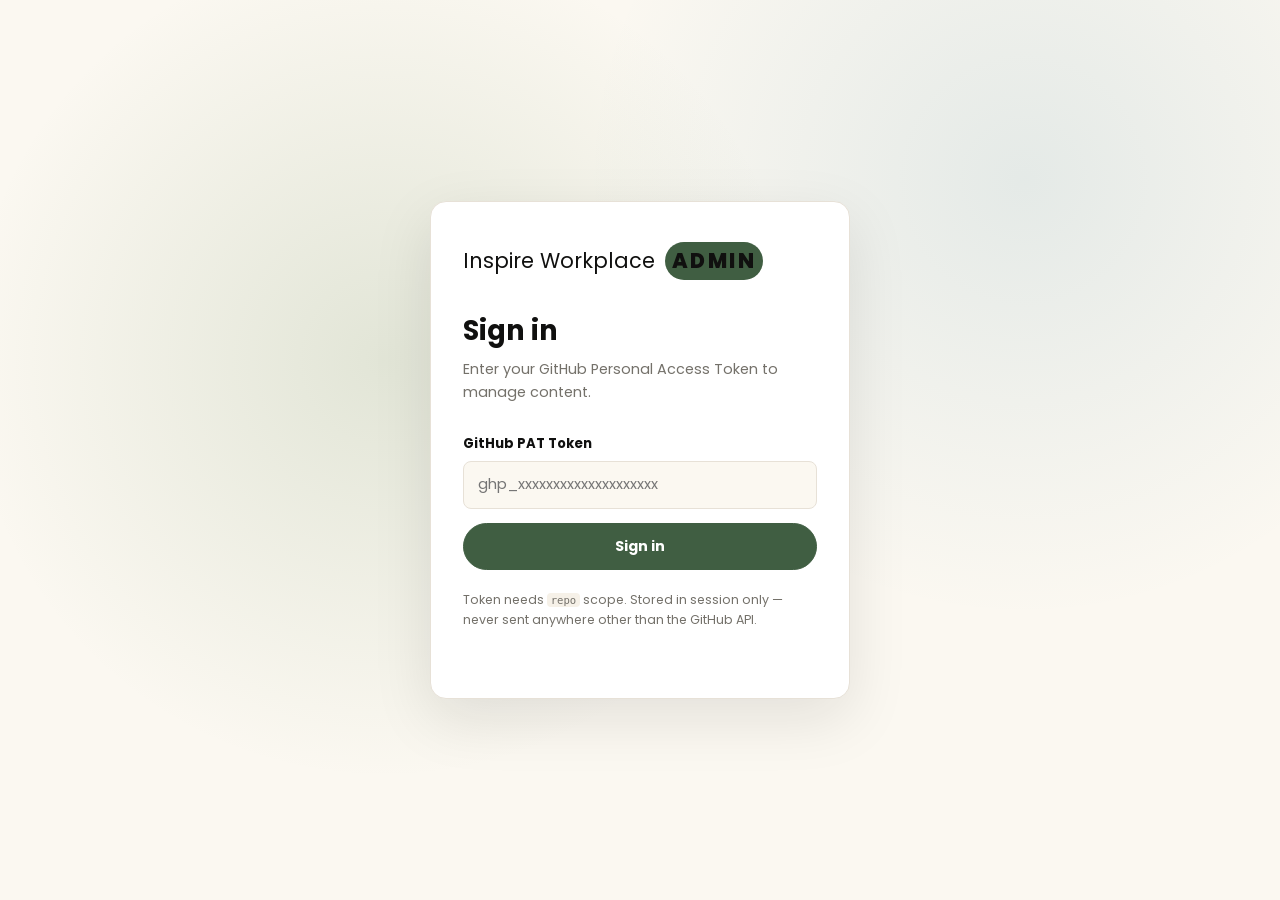
==== commit 474440cc: "Replace Instrument Serif with Poppins everywhere — single font across all pages and admin Co-Authore" ====
--- a/admin.html
+++ b/admin.html
@@ -7,7 +7,7 @@
   <link rel="icon" type="image/jpeg" href="content/WhatsApp%20Image%202026-05-15%20at%2012.59.04.jpeg">
   <link rel="preconnect" href="https://fonts.googleapis.com">
   <link rel="preconnect" href="https://fonts.gstatic.com" crossorigin>
-  <link href="https://fonts.googleapis.com/css2?family=Instrument+Serif:ital@0;1&family=Poppins:wght@300;400;500;600;700;800&display=swap" rel="stylesheet">
+  <link href="https://fonts.googleapis.com/css2?family=Poppins:wght@300;400;500;600;700;800&display=swap" rel="stylesheet">
   <style>
     :root {
       --ink:#10100f;--body:#3b3a36;--muted:#74716a;--line:#e7e1d7;
@@ -18,7 +18,7 @@
     *{box-sizing:border-box;margin:0;padding:0}
     html{scroll-behavior:smooth}
     body{font-family:'Poppins',system-ui,sans-serif;background:var(--cream);color:var(--body);line-height:1.6;-webkit-font-smoothing:antialiased}
-    h1,h2,h3{font-family:"Instrument Serif",Georgia,serif;font-weight:400;color:var(--ink)}
+    h1,h2,h3{font-family:'Poppins',system-ui,sans-serif;font-weight:700;color:var(--ink)}
     a{color:inherit;text-decoration:none}
     img{display:block;max-width:100%}
     code{font-family:monospace;background:var(--paper);padding:.1em .35em;border-radius:4px;font-size:.85em}
@@ -30,7 +30,7 @@
     .login-box{width:min(420px,calc(100% - 32px));padding:2.5rem 2rem;background:var(--white);
       border:1px solid var(--line);border-radius:16px;box-shadow:0 20px 60px rgba(16,16,15,.10)}
     .login-brand{display:flex;align-items:center;gap:.6rem;margin-bottom:1.8rem}
-    .login-brand span{font-family:"Instrument Serif",Georgia,serif;font-size:1.3rem;color:var(--ink)}
+    .login-brand span{font-family:'Poppins',system-ui,sans-serif;font-size:1.3rem;color:var(--ink)}
     .badge{font-family:'Poppins',sans-serif;font-size:.62rem;font-weight:800;letter-spacing:.12em;
       text-transform:uppercase;background:var(--olive);color:var(--white);padding:.15rem .45rem;border-radius:999px}
     .login-box h1{font-size:1.7rem;margin-bottom:.4rem}
@@ -72,7 +72,7 @@
       justify-content:space-between;gap:1rem;padding:0 1.5rem;
       background:rgba(251,248,241,.92);border-bottom:1px solid var(--line);backdrop-filter:blur(18px)}
     .topbar-brand{display:flex;align-items:center;gap:.6rem}
-    .topbar-brand span{font-family:"Instrument Serif",Georgia,serif;font-size:1.2rem;color:var(--ink)}
+    .topbar-brand span{font-family:'Poppins',system-ui,sans-serif;font-size:1.2rem;color:var(--ink)}
     .topbar-user{display:flex;align-items:center;gap:.8rem;color:var(--muted);font-size:.84rem}
     .topbar-user strong{color:var(--ink)}
 
